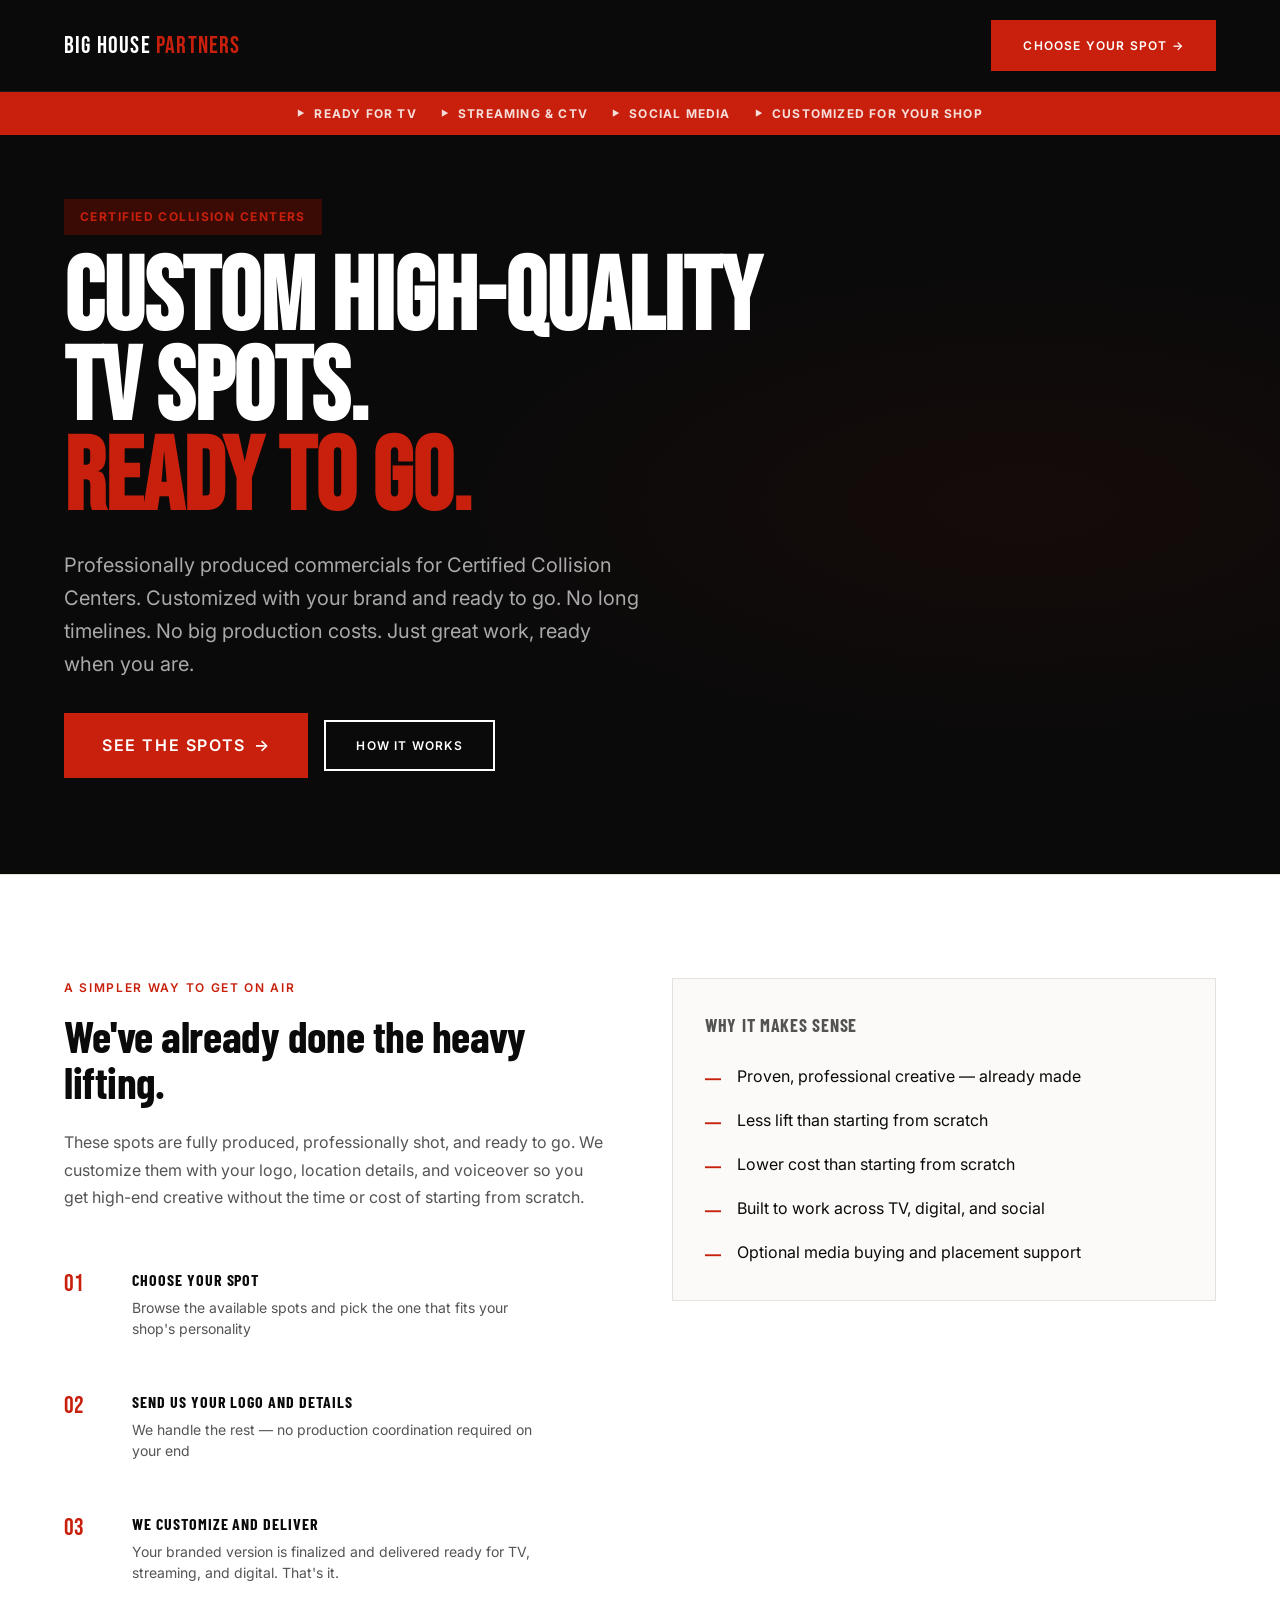
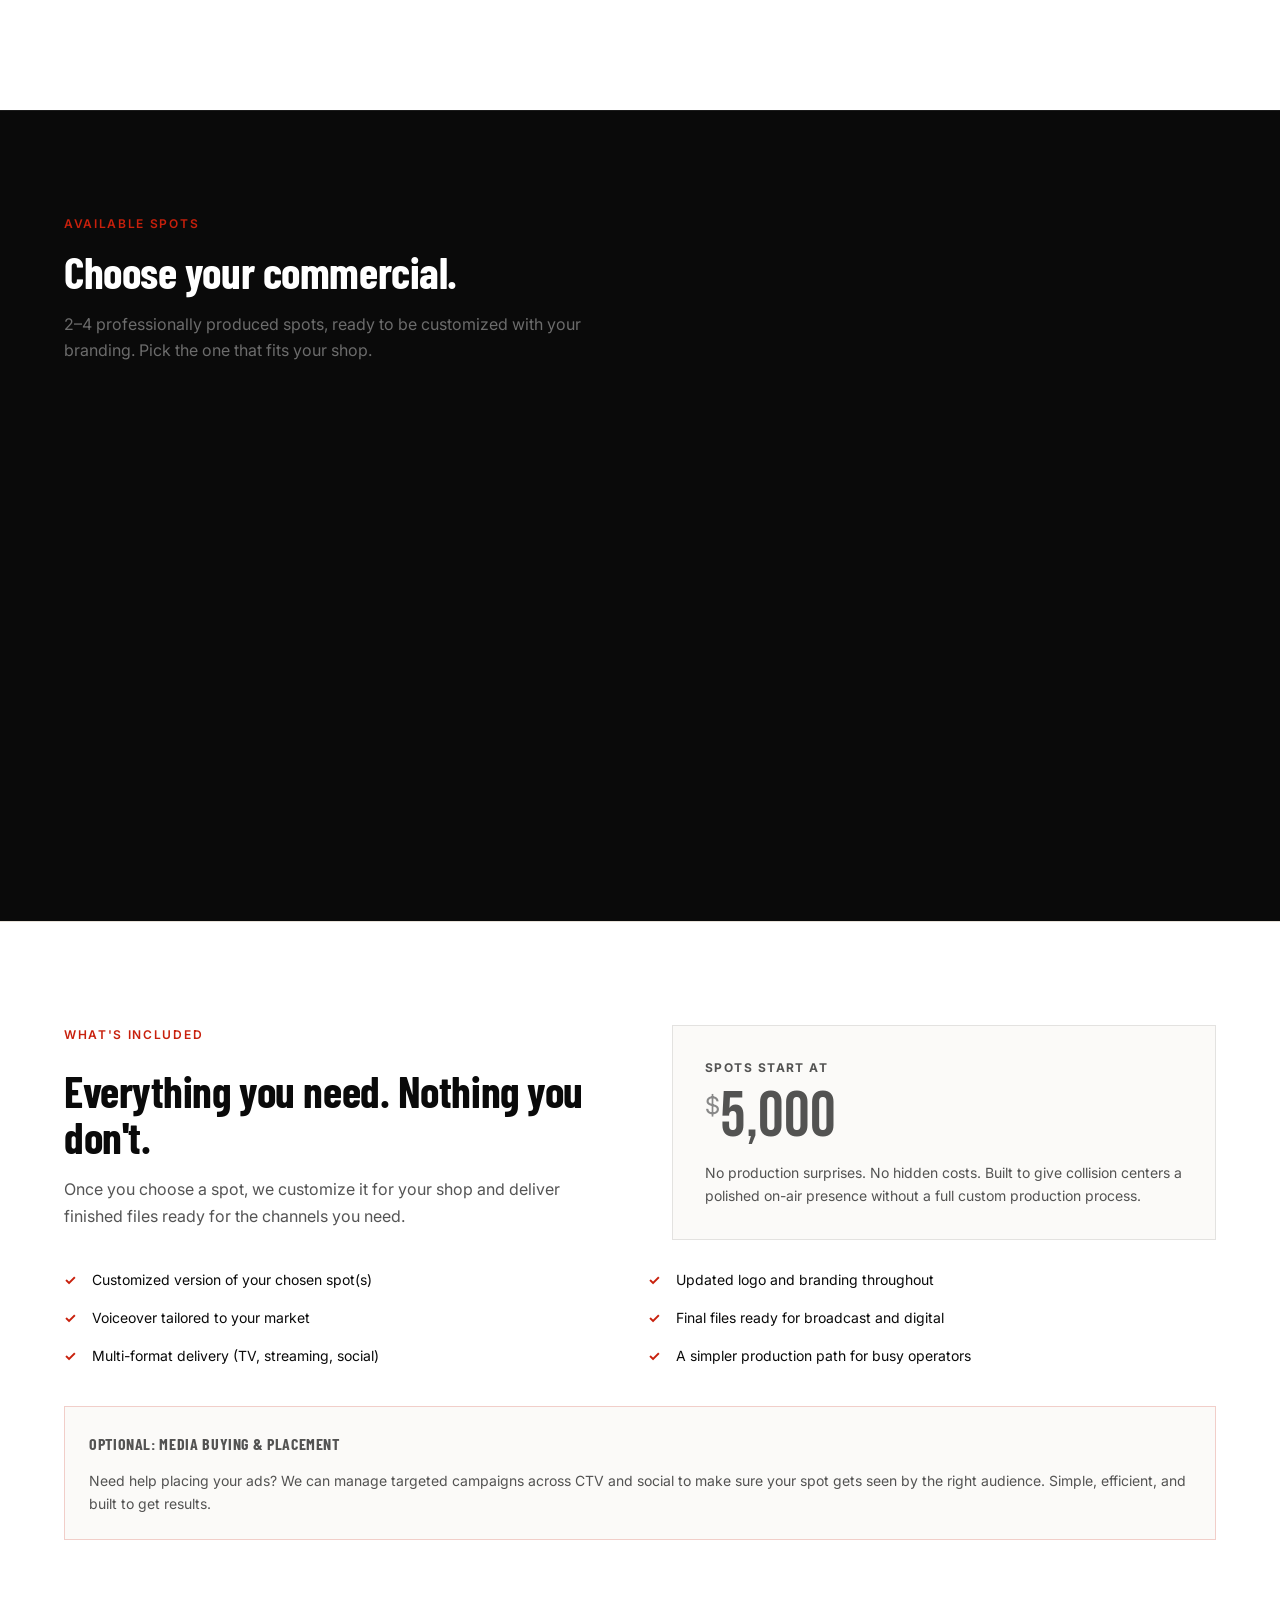
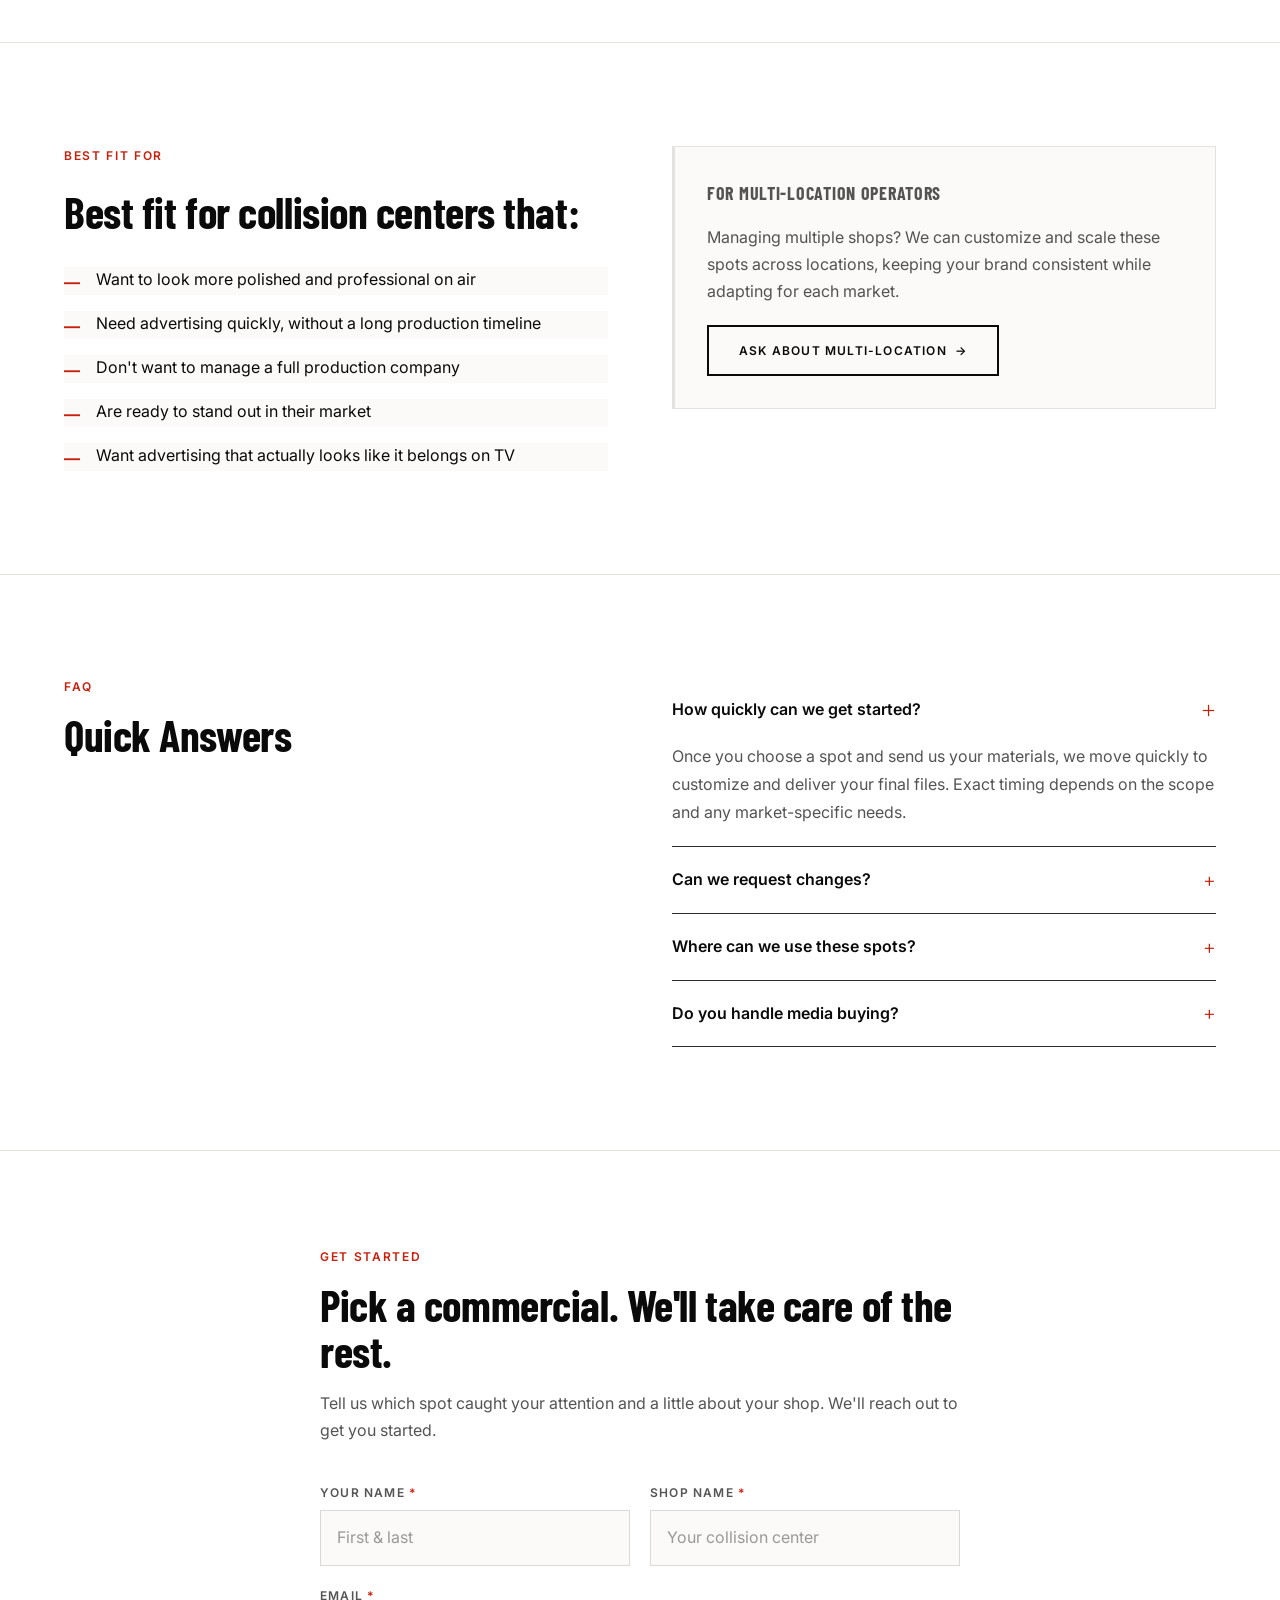
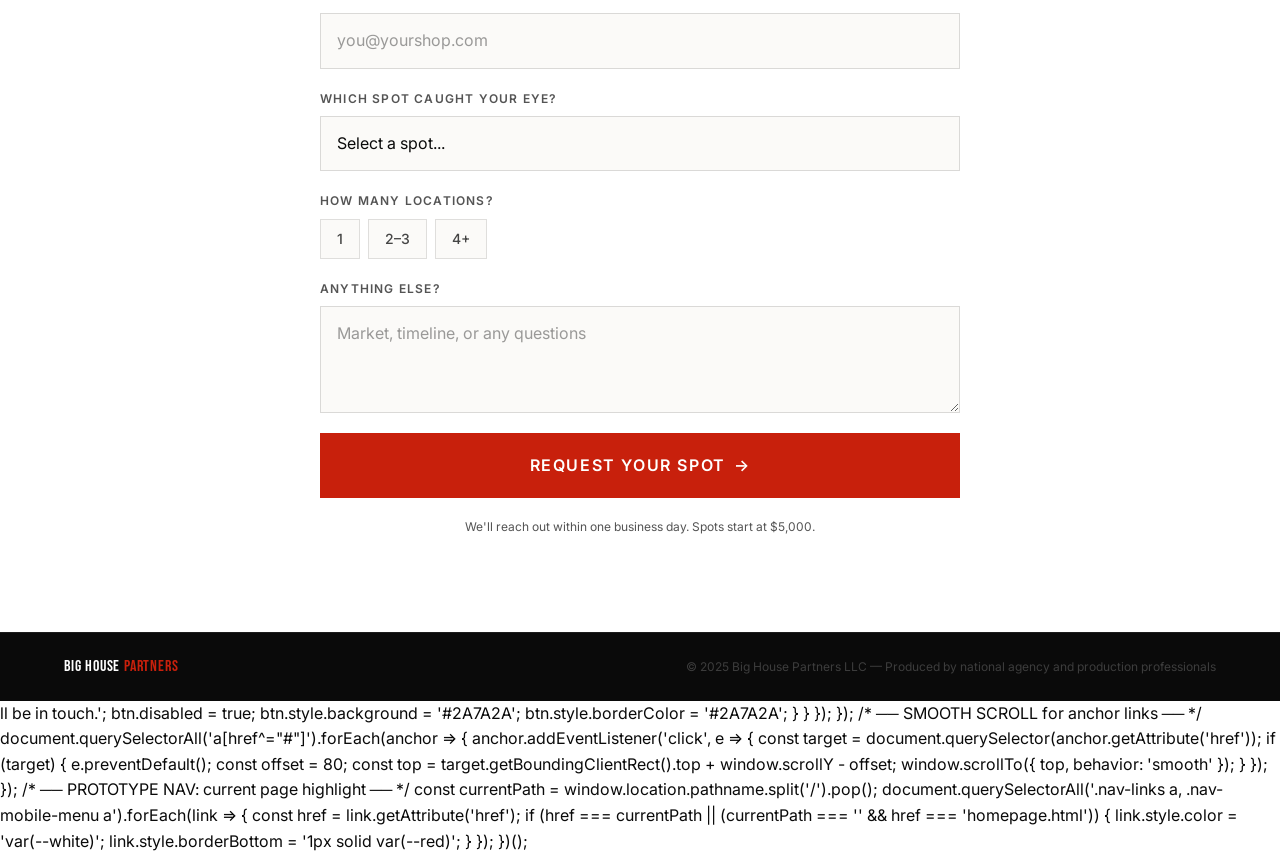
==== index-standalone.html @ c20725c2 "Add files via upload" ====
<!DOCTYPE html>
<html lang="en">
<head>
  <meta charset="UTF-8">
  <meta name="viewport" content="width=device-width, initial-scale=1.0">
  <title>TV Spots for Collision Centers — Big House Partners</title>
  <meta name="description" content="Professionally produced TV commercials for Certified Collision Centers. Customized with your brand and ready to go.">
  <style>
/* ============================================================
   BIG HOUSE PARTNERS — PROTOTYPE DESIGN SYSTEM
   v1.0 | April 2026
   Shared across: Homepage, Landing Pages, Email Previews
   ============================================================ */

@import url('https://fonts.googleapis.com/css2?family=Bebas+Neue&family=Barlow+Condensed:ital,wght@0,400;0,600;0,700;0,800;1,700&family=Inter:wght@300;400;500;600;700&display=swap');

/* ============================================================
   1. DESIGN TOKENS
   ============================================================ */
:root {
  /* Brand Colors */
  --black:     #0A0A0A;
  --black-soft: #141414;
  --gray-900:  #1C1C1C;
  --gray-800:  #2A2A2A;
  --gray-700:  #3D3D3D;
  --gray-600:  #555555;
  --gray-500:  #888888;
  --gray-400:  #AAAAAA;
  --gray-200:  #E0E0E0;
  --gray-100:  #F2F2F2;
  --gray-50:   #F8F8F8;
  --white:     #FFFFFF;
  --red:       #C8200C;
  --red-dark:  #A0190A;
  --red-muted: #3A0A04;

  /* Semantic */
  --bg-dark:   var(--black);
  --bg-light:  var(--white);
  --bg-alt:    var(--gray-100);
  --text-dark: var(--black);
  --text-light: var(--white);
  --text-muted: var(--gray-500);
  --accent:    var(--red);

  /* Typography */
  --font-display: 'Bebas Neue', 'Barlow Condensed', 'Arial Narrow', sans-serif;
  --font-ui:      'Barlow Condensed', 'Inter', sans-serif;
  --font-body:    'Inter', -apple-system, BlinkMacSystemFont, sans-serif;

  /* Type Scale */
  --text-xs:   0.75rem;    /* 12px */
  --text-sm:   0.875rem;   /* 14px */
  --text-base: 1rem;       /* 16px */
  --text-lg:   1.125rem;   /* 18px */
  --text-xl:   1.25rem;    /* 20px */
  --text-2xl:  1.5rem;     /* 24px */
  --text-3xl:  1.875rem;   /* 30px */
  --text-4xl:  2.5rem;     /* 40px */
  --text-5xl:  3.5rem;     /* 56px */
  --text-6xl:  5rem;       /* 80px */
  --text-7xl:  7rem;       /* 112px */
  --text-8xl:  9rem;       /* 144px */

  /* Spacing */
  --sp-1:  0.25rem;
  --sp-2:  0.5rem;
  --sp-3:  0.75rem;
  --sp-4:  1rem;
  --sp-5:  1.25rem;
  --sp-6:  1.5rem;
  --sp-8:  2rem;
  --sp-10: 2.5rem;
  --sp-12: 3rem;
  --sp-16: 4rem;
  --sp-20: 5rem;
  --sp-24: 6rem;
  --sp-32: 8rem;

  /* Layout */
  --max-w:       1280px;
  --max-w-narrow: 800px;
  --gutter:       clamp(1.25rem, 5vw, 2.5rem);

  /* Effects */
  --radius-sm:  2px;
  --radius:     4px;
  --shadow:     0 4px 24px rgba(0,0,0,0.12);
  --shadow-lg:  0 12px 48px rgba(0,0,0,0.2);
  --t-fast:  150ms ease;
  --t-base:  250ms ease;
  --t-slow:  400ms ease;
}

/* ============================================================
   2. CSS RESET
   ============================================================ */
*, *::before, *::after { box-sizing: border-box; margin: 0; padding: 0; }

html {
  font-size: 16px;
  -webkit-text-size-adjust: 100%;
  scroll-behavior: smooth;
}

body {
  font-family: var(--font-body);
  font-size: var(--text-base);
  line-height: 1.6;
  color: var(--text-dark);
  background: var(--white);
  -webkit-font-smoothing: antialiased;
  -moz-osx-font-smoothing: grayscale;
}

img, video { display: block; max-width: 100%; height: auto; }
a { color: inherit; text-decoration: none; }
ul, ol { list-style: none; }
button { cursor: pointer; font: inherit; border: none; background: none; }
input, textarea, select { font: inherit; }
h1, h2, h3, h4, h5, h6 { font-weight: 700; line-height: 1.1; }

/* ============================================================
   3. LAYOUT UTILITIES
   ============================================================ */
.container {
  width: 100%;
  max-width: var(--max-w);
  margin-inline: auto;
  padding-inline: var(--gutter);
}

.container--narrow {
  max-width: var(--max-w-narrow);
}

.container--full {
  max-width: none;
  padding-inline: 0;
}

.grid-2 { display: grid; grid-template-columns: 1fr; gap: var(--sp-8); }
.grid-3 { display: grid; grid-template-columns: 1fr; gap: var(--sp-8); }
.grid-4 { display: grid; grid-template-columns: repeat(2, 1fr); gap: var(--sp-6); }

@media (min-width: 768px) {
  .grid-2 { grid-template-columns: repeat(2, 1fr); }
  .grid-3 { grid-template-columns: repeat(3, 1fr); }
  .grid-4 { grid-template-columns: repeat(4, 1fr); }
}

.flex { display: flex; }
.flex-between { display: flex; align-items: center; justify-content: space-between; }
.flex-center { display: flex; align-items: center; justify-content: center; }
.flex-col { flex-direction: column; }
.gap-4 { gap: var(--sp-4); }
.gap-6 { gap: var(--sp-6); }
.gap-8 { gap: var(--sp-8); }

/* ============================================================
   4. TYPOGRAPHY COMPONENTS
   ============================================================ */

/* Display — Bebas Neue mega headlines */
.display {
  font-family: var(--font-display);
  line-height: 0.9;
  letter-spacing: 0.01em;
  text-transform: uppercase;
}

.display--xl {
  font-family: var(--font-display);
  font-size: clamp(4rem, 12vw, 9rem);
  line-height: 0.88;
  letter-spacing: 0.01em;
  text-transform: uppercase;
}

.display--lg {
  font-family: var(--font-display);
  font-size: clamp(3rem, 8vw, 6rem);
  line-height: 0.9;
  letter-spacing: 0.01em;
  text-transform: uppercase;
}

.display--md {
  font-family: var(--font-display);
  font-size: clamp(2.25rem, 5vw, 3.75rem);
  line-height: 0.95;
  letter-spacing: 0.01em;
  text-transform: uppercase;
}

/* Section headings */
.heading-xl {
  font-family: var(--font-ui);
  font-size: clamp(1.75rem, 4vw, 2.75rem);
  font-weight: 700;
  line-height: 1.05;
  letter-spacing: -0.01em;
}

.heading-lg {
  font-family: var(--font-ui);
  font-size: clamp(1.25rem, 3vw, 2rem);
  font-weight: 700;
  line-height: 1.1;
}

.heading-md {
  font-family: var(--font-ui);
  font-size: clamp(1.1rem, 2vw, 1.5rem);
  font-weight: 700;
  line-height: 1.2;
}

/* Labels / eyebrows */
.label {
  display: inline-block;
  font-family: var(--font-body);
  font-size: var(--text-xs);
  font-weight: 600;
  text-transform: uppercase;
  letter-spacing: 0.14em;
  color: var(--gray-500);
}

.label--red { color: var(--red); }
.label--white { color: rgba(255,255,255,0.6); }

/* Body copy */
.body-lg {
  font-size: var(--text-lg);
  line-height: 1.7;
}

.body-base {
  font-size: var(--text-base);
  line-height: 1.65;
}

/* Accent color */
.red { color: var(--red); }
.white { color: var(--white); }
.muted { color: var(--gray-500); }

/* ============================================================
   5. BUTTONS & CTAs
   ============================================================ */
.btn {
  display: inline-flex;
  align-items: center;
  gap: var(--sp-2);
  padding: 0.875rem 1.875rem;
  font-family: var(--font-body);
  font-size: var(--text-sm);
  font-weight: 600;
  text-transform: uppercase;
  letter-spacing: 0.1em;
  text-decoration: none;
  border: 2px solid transparent;
  transition: background var(--t-fast), color var(--t-fast), border-color var(--t-fast);
  white-space: nowrap;
}

.btn--primary {
  background: var(--red);
  color: var(--white);
  border-color: var(--red);
}
.btn--primary:hover {
  background: var(--red-dark);
  border-color: var(--red-dark);
}

.btn--outline-white {
  background: transparent;
  color: var(--white);
  border-color: var(--white);
}
.btn--outline-white:hover {
  background: var(--white);
  color: var(--black);
}

.btn--outline-dark {
  background: transparent;
  color: var(--black);
  border-color: var(--black);
}
.btn--outline-dark:hover {
  background: var(--black);
  color: var(--white);
}

.btn--lg {
  padding: 1.125rem 2.25rem;
  font-size: var(--text-base);
}

.btn-arrow::after { content: ' →'; }

/* ============================================================
   6. NAVIGATION
   ============================================================ */
.nav {
  position: fixed;
  top: 0;
  left: 0;
  right: 0;
  z-index: 100;
  padding: var(--sp-5) var(--gutter);
  display: flex;
  align-items: center;
  justify-content: space-between;
  transition: background var(--t-base), padding var(--t-base);
}

.nav--scrolled {
  background: var(--black);
  padding: var(--sp-4) var(--gutter);
}

.nav-logo {
  font-family: var(--font-display);
  font-size: 1.5rem;
  letter-spacing: 0.05em;
  color: var(--white);
  text-decoration: none;
  line-height: 1;
}

.nav-logo span { color: var(--red); }

.nav-links {
  display: none;
  align-items: center;
  gap: var(--sp-8);
}

.nav-links a {
  font-size: var(--text-sm);
  font-weight: 500;
  letter-spacing: 0.06em;
  color: rgba(255,255,255,0.75);
  text-transform: uppercase;
  transition: color var(--t-fast);
}

.nav-links a:hover { color: var(--white); }

.nav-hamburger {
  display: flex;
  flex-direction: column;
  gap: 5px;
  padding: var(--sp-2);
  cursor: pointer;
}

.nav-hamburger span {
  display: block;
  width: 24px;
  height: 2px;
  background: var(--white);
  transition: transform var(--t-base), opacity var(--t-base);
}

.nav-hamburger.open span:nth-child(1) { transform: translateY(7px) rotate(45deg); }
.nav-hamburger.open span:nth-child(2) { opacity: 0; }
.nav-hamburger.open span:nth-child(3) { transform: translateY(-7px) rotate(-45deg); }

/* Mobile menu overlay */
.nav-mobile-menu {
  position: fixed;
  inset: 0;
  background: var(--black);
  z-index: 99;
  display: flex;
  flex-direction: column;
  align-items: center;
  justify-content: center;
  gap: var(--sp-8);
  opacity: 0;
  pointer-events: none;
  transition: opacity var(--t-base);
}

.nav-mobile-menu.open {
  opacity: 1;
  pointer-events: all;
}

.nav-mobile-menu a {
  font-family: var(--font-display);
  font-size: clamp(2.5rem, 8vw, 4rem);
  color: var(--white);
  letter-spacing: 0.05em;
  text-transform: uppercase;
  transition: color var(--t-fast);
}

.nav-mobile-menu a:hover { color: var(--red); }

/* LP nav — logo only */
.nav-lp {
  position: static;
  padding: var(--sp-5) var(--gutter);
  display: flex;
  align-items: center;
  justify-content: space-between;
  background: var(--black);
  max-width: 100%;
}

@media (min-width: 768px) {
  .nav-links { display: flex; }
  .nav-hamburger { display: none; }
}

/* ============================================================
   7. HERO
   ============================================================ */
.hero {
  min-height: 100svh;
  background: var(--black);
  display: flex;
  flex-direction: column;
  justify-content: flex-end;
  padding-bottom: var(--sp-16);
  position: relative;
  overflow: hidden;
}

.hero__video-bg {
  position: absolute;
  inset: 0;
  background: linear-gradient(160deg, #1a1a1a 0%, #0a0a0a 60%);
  display: flex;
  align-items: center;
  justify-content: center;
}

.hero__video-placeholder {
  position: absolute;
  inset: 0;
  background: linear-gradient(135deg, #1c1c1c 0%, #0a0a0a 100%);
  display: grid;
  place-items: center;
  overflow: hidden;
}

.hero__video-placeholder::before {
  content: '';
  position: absolute;
  inset: -20%;
  background:
    radial-gradient(ellipse 60% 60% at 20% 40%, rgba(200,32,12,0.06) 0%, transparent 70%),
    radial-gradient(ellipse 50% 40% at 80% 70%, rgba(255,255,255,0.03) 0%, transparent 70%);
}

.hero__video-placeholder .play-hint {
  position: absolute;
  bottom: var(--sp-8);
  left: 50%;
  transform: translateX(-50%);
  display: flex;
  align-items: center;
  gap: var(--sp-3);
  color: rgba(255,255,255,0.3);
  font-size: var(--text-xs);
  font-weight: 600;
  letter-spacing: 0.14em;
  text-transform: uppercase;
}

.hero__overlay {
  position: absolute;
  inset: 0;
  background: linear-gradient(
    to bottom,
    rgba(10,10,10,0.2) 0%,
    rgba(10,10,10,0.3) 50%,
    rgba(10,10,10,0.85) 100%
  );
}

.hero__content {
  position: relative;
  z-index: 2;
  padding: 0 var(--gutter);
  max-width: var(--max-w);
  margin-inline: auto;
  width: 100%;
}

.hero__tag {
  display: inline-block;
  font-size: var(--text-xs);
  font-weight: 600;
  text-transform: uppercase;
  letter-spacing: 0.14em;
  color: var(--red);
  margin-bottom: var(--sp-4);
}

.hero__headline {
  font-family: var(--font-display);
  font-size: clamp(3.5rem, 10vw, 8.5rem);
  line-height: 0.88;
  letter-spacing: 0.01em;
  text-transform: uppercase;
  color: var(--white);
  margin-bottom: var(--sp-6);
}

.hero__sub {
  font-size: clamp(var(--text-base), 2.5vw, var(--text-xl));
  color: rgba(255,255,255,0.7);
  max-width: 520px;
  line-height: 1.55;
  margin-bottom: var(--sp-10);
}

/* ============================================================
   8. SECTION FRAMEWORK
   ============================================================ */
.section {
  padding: clamp(var(--sp-16), 8vw, var(--sp-32)) 0;
}

.section--dark {
  background: var(--black);
  color: var(--white);
}

.section--gray {
  background: var(--gray-100);
}

.section--red-accent {
  background: var(--black);
  color: var(--white);
}

.section--compact { padding: var(--sp-16) 0; }
.section--tight   { padding: var(--sp-12) 0; }

.section__header {
  margin-bottom: var(--sp-12);
}

.section__header--center { text-align: center; }

/* ============================================================
   9. CALLOUT BLOCKS
   ============================================================ */
.callout {
  background: var(--black);
  color: var(--white);
  padding: clamp(var(--sp-16), 10vw, var(--sp-32)) var(--gutter);
  text-align: center;
}

.callout__headline {
  font-family: var(--font-display);
  font-size: clamp(3.5rem, 9vw, 8rem);
  line-height: 0.88;
  text-transform: uppercase;
  letter-spacing: 0.01em;
}

.callout__headline .accent { color: var(--red); }

.callout__sub {
  margin-top: var(--sp-6);
  font-size: var(--text-lg);
  color: rgba(255,255,255,0.6);
  max-width: 560px;
  margin-inline: auto;
  line-height: 1.6;
}

/* ============================================================
   10. ACCORDION / EXPAND
   ============================================================ */
.accordion-item {
  border-top: 1px solid var(--gray-800);
}

.accordion-item:last-child {
  border-bottom: 1px solid var(--gray-800);
}

.accordion-trigger {
  width: 100%;
  display: flex;
  align-items: center;
  justify-content: space-between;
  padding: var(--sp-5) 0;
  font-family: var(--font-ui);
  font-size: clamp(var(--text-base), 2vw, var(--text-lg));
  font-weight: 600;
  text-transform: uppercase;
  letter-spacing: 0.04em;
  color: var(--white);
  cursor: pointer;
  gap: var(--sp-4);
}

.accordion-trigger .icon {
  flex-shrink: 0;
  width: 28px;
  height: 28px;
  border: 1px solid rgba(255,255,255,0.2);
  border-radius: 50%;
  display: flex;
  align-items: center;
  justify-content: center;
  font-size: var(--text-lg);
  font-weight: 300;
  transition: transform var(--t-base), background var(--t-base);
}

.accordion-item.open .icon {
  transform: rotate(45deg);
  background: var(--red);
  border-color: var(--red);
}

.accordion-body {
  max-height: 0;
  overflow: hidden;
  transition: max-height var(--t-slow);
}

.accordion-item.open .accordion-body {
  max-height: 600px;
}

.accordion-body__inner {
  padding: 0 0 var(--sp-6);
}

.accordion-body__inner p,
.accordion-body__inner li {
  color: rgba(255,255,255,0.65);
  font-size: var(--text-base);
  line-height: 1.7;
}

.accordion-body__inner ul {
  list-style: none;
  display: flex;
  flex-direction: column;
  gap: var(--sp-2);
}

.accordion-body__inner ul li::before {
  content: '—';
  margin-right: var(--sp-3);
  color: var(--red);
  font-weight: 700;
}

/* Light accordion (for service pages) */
.accordion-item--light {
  border-color: var(--gray-200);
}

.accordion-trigger--light {
  color: var(--black);
}

.accordion-trigger--light .icon {
  border-color: var(--gray-300);
  color: var(--black);
}

.accordion-item--light.open .icon {
  background: var(--red);
  border-color: var(--red);
  color: var(--white);
}

.accordion-body__inner--light p,
.accordion-body__inner--light li {
  color: var(--gray-600);
}

/* ============================================================
   11. WORK GRID
   ============================================================ */
.work-grid {
  display: grid;
  grid-template-columns: repeat(2, 1fr);
  gap: 3px;
}

@media (min-width: 768px) {
  .work-grid { grid-template-columns: repeat(3, 1fr); }
}

@media (min-width: 1024px) {
  .work-grid { grid-template-columns: repeat(4, 1fr); }
}

.work-card {
  position: relative;
  aspect-ratio: 4/3;
  overflow: hidden;
  background: var(--gray-800);
  cursor: pointer;
}

.work-card--wide {
  grid-column: span 2;
  aspect-ratio: 2/1;
}

.work-card__img {
  width: 100%;
  height: 100%;
  object-fit: cover;
  display: block;
  background: linear-gradient(135deg, var(--gray-800) 0%, var(--gray-900) 100%);
  transition: transform 0.5s ease;
}

.work-card:hover .work-card__img {
  transform: scale(1.04);
}

.work-card__overlay {
  position: absolute;
  inset: 0;
  background: rgba(10,10,10,0.7);
  display: flex;
  flex-direction: column;
  justify-content: flex-end;
  padding: var(--sp-5);
  opacity: 0;
  transition: opacity var(--t-base);
}

.work-card:hover .work-card__overlay { opacity: 1; }

.work-card__client {
  font-size: var(--text-xs);
  font-weight: 600;
  letter-spacing: 0.12em;
  text-transform: uppercase;
  color: var(--red);
  margin-bottom: var(--sp-1);
}

.work-card__title {
  font-family: var(--font-ui);
  font-size: var(--text-base);
  font-weight: 700;
  color: var(--white);
  line-height: 1.2;
}

/* Placeholder work card pattern */
.work-card__placeholder {
  width: 100%;
  height: 100%;
  display: flex;
  align-items: center;
  justify-content: center;
  color: var(--gray-700);
  font-size: var(--text-xs);
  font-weight: 600;
  letter-spacing: 0.1em;
  text-transform: uppercase;
}

.work-card__embed {
  position: absolute;
  inset: 0;
  width: 100%;
  height: 100%;
}

.work-card__embed iframe {
  width: 100%;
  height: 100%;
  border: 0;
}

.work-card--embed .work-card__overlay {
  opacity: 1;
  background: linear-gradient(180deg, rgba(10, 10, 10, 0.06) 0%, rgba(10, 10, 10, 0.82) 100%);
}

.work-card--embed:hover .work-card__img {
  transform: none;
}

/* ============================================================
   12. TESTIMONIALS
   ============================================================ */
.testimonial-featured {
  max-width: 780px;
  margin-inline: auto;
  text-align: center;
}

.testimonial-featured__quote {
  font-family: var(--font-ui);
  font-size: clamp(var(--text-xl), 3.5vw, var(--text-3xl));
  font-weight: 600;
  line-height: 1.35;
  color: var(--white);
  margin-bottom: var(--sp-6);
}

.testimonial-featured__mark {
  font-family: var(--font-display);
  font-size: 8rem;
  line-height: 0.6;
  color: var(--red);
  display: block;
  margin-bottom: var(--sp-4);
}

.testimonial-featured__attr {
  font-size: var(--text-sm);
  color: rgba(255,255,255,0.45);
  font-weight: 500;
  letter-spacing: 0.06em;
  text-transform: uppercase;
}

.testimonial-featured__name {
  color: rgba(255,255,255,0.75);
  font-weight: 600;
}

.testimonial-sm {
  border-left: 2px solid var(--gray-700);
  padding-left: var(--sp-5);
}

.testimonial-sm__quote {
  font-size: var(--text-base);
  line-height: 1.65;
  color: rgba(255,255,255,0.7);
  font-style: italic;
  margin-bottom: var(--sp-3);
}

.testimonial-sm__attr {
  font-size: var(--text-xs);
  color: rgba(255,255,255,0.4);
  font-weight: 600;
  letter-spacing: 0.1em;
  text-transform: uppercase;
}

/* ============================================================
   13. PROCESS LIST
   ============================================================ */
.process-list {
  display: flex;
  flex-direction: column;
  gap: 0;
}

.process-step {
  display: grid;
  grid-template-columns: 3rem 1fr;
  gap: var(--sp-5);
  padding: var(--sp-6) 0;
  border-bottom: 1px solid rgba(255,255,255,0.08);
  align-items: start;
}

.process-step:last-child { border-bottom: none; }

.process-step__num {
  font-family: var(--font-display);
  font-size: 1.5rem;
  color: var(--red);
  line-height: 1;
  padding-top: 0.2em;
}

.process-step__title {
  font-family: var(--font-ui);
  font-size: var(--text-base);
  font-weight: 700;
  text-transform: uppercase;
  letter-spacing: 0.06em;
  color: var(--white);
  margin-bottom: var(--sp-1);
}

.process-step__desc {
  font-size: var(--text-sm);
  color: rgba(255,255,255,0.5);
  line-height: 1.55;
}

/* Light variant (for LP pages) */
.process-list--light .process-step {
  border-color: var(--gray-200);
}

.process-list--light .process-step__title { color: var(--black); }
.process-list--light .process-step__desc  { color: var(--gray-600); }

/* ============================================================
   14. CLIENT LOGOS
   ============================================================ */
.logo-strip {
  display: flex;
  flex-wrap: wrap;
  gap: var(--sp-6) var(--sp-8);
  align-items: center;
}

.logo-item {
  font-family: var(--font-body);
  font-size: var(--text-sm);
  font-weight: 600;
  letter-spacing: 0.04em;
  color: var(--gray-500);
  text-transform: uppercase;
  display: flex;
  align-items: center;
  gap: var(--sp-2);
  transition: color var(--t-fast);
}

.logo-item:hover { color: var(--gray-300); }

/* Logo pill (on dark bg) */
.logo-pill {
  padding: var(--sp-2) var(--sp-4);
  background: rgba(255,255,255,0.05);
  border: 1px solid rgba(255,255,255,0.08);
  border-radius: 2px;
  font-size: var(--text-xs);
  font-weight: 600;
  letter-spacing: 0.1em;
  color: rgba(255,255,255,0.4);
  text-transform: uppercase;
  white-space: nowrap;
}

/* ============================================================
   15. TEAM SECTION
   ============================================================ */
.team-grid {
  display: grid;
  grid-template-columns: repeat(auto-fit, minmax(240px, 1fr));
  gap: var(--sp-8);
}

.team-card {}

.team-card__photo {
  aspect-ratio: 3/4;
  background: linear-gradient(160deg, var(--gray-800) 0%, var(--gray-900) 100%);
  overflow: hidden;
  margin-bottom: var(--sp-4);
  position: relative;
}

.team-card__photo::after {
  content: '';
  position: absolute;
  inset: 0;
  background: linear-gradient(to bottom, transparent 50%, rgba(10,10,10,0.6) 100%);
}

.team-card__photo-inner {
  width: 100%;
  height: 100%;
  display: flex;
  align-items: center;
  justify-content: center;
  color: var(--gray-700);
  font-size: var(--text-xs);
  font-weight: 600;
  letter-spacing: 0.1em;
  text-transform: uppercase;
}

.team-card__name {
  font-family: var(--font-ui);
  font-size: var(--text-xl);
  font-weight: 700;
  text-transform: uppercase;
  letter-spacing: 0.04em;
  color: var(--white);
  margin-bottom: var(--sp-1);
}

.team-card__role {
  font-size: var(--text-sm);
  color: var(--red);
  font-weight: 600;
  letter-spacing: 0.06em;
  text-transform: uppercase;
  margin-bottom: var(--sp-3);
}

.team-card__desc {
  font-size: var(--text-sm);
  color: rgba(255,255,255,0.5);
  line-height: 1.6;
}

/* ============================================================
   16. TABS
   ============================================================ */
.tab-nav {
  display: flex;
  gap: 0;
  border-bottom: 1px solid rgba(255,255,255,0.1);
  margin-bottom: var(--sp-8);
  overflow-x: auto;
  scrollbar-width: none;
}

.tab-nav::-webkit-scrollbar { display: none; }

.tab-btn {
  padding: var(--sp-4) var(--sp-6);
  font-family: var(--font-ui);
  font-size: var(--text-sm);
  font-weight: 700;
  text-transform: uppercase;
  letter-spacing: 0.08em;
  color: rgba(255,255,255,0.4);
  border-bottom: 2px solid transparent;
  margin-bottom: -1px;
  white-space: nowrap;
  transition: color var(--t-fast), border-color var(--t-fast);
}

.tab-btn:hover { color: rgba(255,255,255,0.7); }
.tab-btn.active {
  color: var(--white);
  border-color: var(--red);
}

.tab-panel { display: none; }
.tab-panel.active { display: block; }

.tab-panel ul {
  display: flex;
  flex-direction: column;
  gap: var(--sp-3);
}

.tab-panel ul li {
  display: flex;
  align-items: flex-start;
  gap: var(--sp-4);
  font-size: var(--text-base);
  color: rgba(255,255,255,0.65);
  line-height: 1.6;
}

.tab-panel ul li::before {
  content: '—';
  color: var(--red);
  font-weight: 700;
  flex-shrink: 0;
  margin-top: 0.1em;
}

/* ============================================================
   17. FORMS
   ============================================================ */
.form {
  display: flex;
  flex-direction: column;
  gap: var(--sp-5);
}

.form-row {
  display: grid;
  grid-template-columns: 1fr;
  gap: var(--sp-5);
}

@media (min-width: 640px) {
  .form-row--2 { grid-template-columns: repeat(2, 1fr); }
}

.form-field {
  display: flex;
  flex-direction: column;
  gap: var(--sp-2);
}

.form-label {
  font-size: var(--text-xs);
  font-weight: 600;
  text-transform: uppercase;
  letter-spacing: 0.1em;
  color: var(--gray-400);
}

.form-input,
.form-select,
.form-textarea {
  width: 100%;
  padding: 0.875rem 1rem;
  background: var(--gray-900);
  border: 1px solid var(--gray-700);
  color: var(--white);
  font-size: var(--text-base);
  font-family: var(--font-body);
  transition: border-color var(--t-fast);
  -webkit-appearance: none;
  appearance: none;
}

.form-input:focus,
.form-select:focus,
.form-textarea:focus {
  outline: none;
  border-color: var(--red);
}

.form-input::placeholder,
.form-textarea::placeholder { color: var(--gray-600); }

.form-textarea { resize: vertical; min-height: 100px; }

.form-select {
  cursor: pointer;
  background-image: url("data:image/svg+xml,%3Csvg width='12' height='8' viewBox='0 0 12 8' fill='none' xmlns='http://www.w3.org/2000/svg'%3E%3Cpath d='M1 1L6 6L11 1' stroke='%23888' stroke-width='1.5' stroke-linecap='round'/%3E%3C/svg%3E");
  background-repeat: no-repeat;
  background-position: right 1rem center;
  padding-right: 2.5rem;
}

/* Radio groups */
.radio-group {
  display: flex;
  flex-wrap: wrap;
  gap: var(--sp-2);
}

.radio-option {
  position: relative;
}

.radio-option input {
  position: absolute;
  opacity: 0;
  width: 0;
  height: 0;
}

.radio-option label {
  display: block;
  padding: 0.5rem 1rem;
  border: 1px solid var(--gray-700);
  color: var(--gray-400);
  font-size: var(--text-sm);
  font-weight: 500;
  cursor: pointer;
  transition: all var(--t-fast);
  white-space: nowrap;
}

.radio-option input:checked + label {
  background: var(--red);
  border-color: var(--red);
  color: var(--white);
}

.radio-option label:hover {
  border-color: var(--gray-400);
  color: var(--white);
}

/* Form note */
.form-note {
  font-size: var(--text-xs);
  color: var(--gray-500);
  line-height: 1.5;
}

/* ============================================================
   18. PRICING CARDS
   ============================================================ */
.pricing-grid {
  display: grid;
  grid-template-columns: 1fr;
  gap: var(--sp-6);
}

@media (min-width: 640px) {
  .pricing-grid { grid-template-columns: repeat(2, 1fr); }
}

@media (min-width: 1024px) {
  .pricing-grid { grid-template-columns: repeat(3, 1fr); }
}

.pricing-card {
  background: var(--gray-900);
  border: 1px solid var(--gray-800);
  padding: var(--sp-8) var(--sp-6);
  display: flex;
  flex-direction: column;
  gap: var(--sp-5);
  transition: border-color var(--t-base);
}

.pricing-card:hover {
  border-color: var(--gray-600);
}

.pricing-card--featured {
  border-color: var(--red);
  position: relative;
}

.pricing-card--featured::before {
  content: 'Most Popular';
  position: absolute;
  top: -1px;
  right: var(--sp-5);
  background: var(--red);
  color: var(--white);
  font-size: var(--text-xs);
  font-weight: 700;
  letter-spacing: 0.1em;
  text-transform: uppercase;
  padding: var(--sp-1) var(--sp-3);
}

.pricing-card__tag {
  font-size: var(--text-xs);
  font-weight: 700;
  letter-spacing: 0.14em;
  text-transform: uppercase;
  color: var(--red);
}

.pricing-card__name {
  font-family: var(--font-display);
  font-size: 2.25rem;
  color: var(--white);
  letter-spacing: 0.03em;
  line-height: 1;
}

.pricing-card__price {
  font-family: var(--font-ui);
  font-size: var(--text-2xl);
  font-weight: 700;
  color: var(--white);
}

.pricing-card__price sup {
  font-size: var(--text-base);
  font-weight: 400;
  color: var(--gray-500);
  vertical-align: top;
  margin-top: 0.3em;
}

.pricing-card__desc {
  font-size: var(--text-sm);
  color: var(--gray-400);
  line-height: 1.6;
  border-top: 1px solid var(--gray-800);
  padding-top: var(--sp-5);
}

.pricing-card__features {
  display: flex;
  flex-direction: column;
  gap: var(--sp-2);
  flex: 1;
}

.pricing-card__feature {
  font-size: var(--text-sm);
  color: rgba(255,255,255,0.6);
  display: flex;
  align-items: flex-start;
  gap: var(--sp-3);
  line-height: 1.5;
}

.pricing-card__feature::before {
  content: '—';
  color: var(--red);
  flex-shrink: 0;
  font-weight: 700;
}

.pricing-card__cta {
  margin-top: auto;
}

/* ============================================================
   19. FAQ ACCORDION
   ============================================================ */
.faq-list {
  display: flex;
  flex-direction: column;
  max-width: 720px;
}

.faq-item {
  border-bottom: 1px solid var(--gray-800);
}

.faq-trigger {
  width: 100%;
  display: flex;
  justify-content: space-between;
  align-items: center;
  padding: var(--sp-5) 0;
  font-size: var(--text-base);
  font-weight: 600;
  color: var(--white);
  text-align: left;
  gap: var(--sp-4);
  cursor: pointer;
  transition: color var(--t-fast);
}

.faq-trigger:hover { color: var(--gray-300); }

.faq-icon {
  flex-shrink: 0;
  font-size: 1.25rem;
  font-weight: 300;
  color: var(--red);
  transition: transform var(--t-base);
  line-height: 1;
}

.faq-item.open .faq-icon { transform: rotate(45deg); }

.faq-answer {
  max-height: 0;
  overflow: hidden;
  transition: max-height var(--t-slow);
}

.faq-item.open .faq-answer { max-height: 500px; }

.faq-answer__inner {
  padding: 0 0 var(--sp-5) 0;
  font-size: var(--text-base);
  color: rgba(255,255,255,0.55);
  line-height: 1.75;
}

.faq-answer__inner a {
  color: var(--white);
  text-decoration: underline;
  text-underline-offset: 3px;
}

/* ============================================================
   20. BADGES / STAT ITEMS
   ============================================================ */
.stat-pair {
  display: flex;
  gap: var(--sp-8);
}

.stat {
  display: flex;
  flex-direction: column;
  gap: var(--sp-1);
}

.stat__num {
  font-family: var(--font-display);
  font-size: 2.75rem;
  color: var(--white);
  line-height: 1;
}

.stat__label {
  font-size: var(--text-xs);
  font-weight: 600;
  letter-spacing: 0.12em;
  text-transform: uppercase;
  color: rgba(255,255,255,0.4);
}

/* ============================================================
   21. INLINE VALUE LIST (LP pages)
   ============================================================ */
.value-list {
  display: flex;
  flex-direction: column;
  gap: var(--sp-4);
}

.value-item {
  display: flex;
  align-items: flex-start;
  gap: var(--sp-4);
  font-size: var(--text-base);
  line-height: 1.6;
}

.value-item::before {
  content: '—';
  color: var(--red);
  font-weight: 700;
  flex-shrink: 0;
  margin-top: 0.15em;
}

.value-item--dark { color: rgba(255,255,255,0.65); }
.value-item--light { color: var(--gray-700); }

/* ============================================================
   22. CASE STUDY / PROOF BLOCK
   ============================================================ */
.case-study {
  background: var(--gray-900);
  padding: var(--sp-8);
  border-left: 3px solid var(--red);
}

.case-study__challenge {
  margin-bottom: var(--sp-4);
}

.case-study__label {
  font-size: var(--text-xs);
  font-weight: 700;
  letter-spacing: 0.12em;
  text-transform: uppercase;
  color: var(--red);
  margin-bottom: var(--sp-2);
}

.case-study__text {
  font-size: var(--text-base);
  color: rgba(255,255,255,0.7);
  line-height: 1.65;
}

.case-study__metrics {
  display: flex;
  gap: var(--sp-8);
  margin-top: var(--sp-6);
  padding-top: var(--sp-6);
  border-top: 1px solid var(--gray-800);
  flex-wrap: wrap;
}

.metric {
  display: flex;
  flex-direction: column;
  gap: var(--sp-1);
}

.metric__value {
  font-family: var(--font-display);
  font-size: 2rem;
  color: var(--white);
  line-height: 1;
}

.metric__value--placeholder {
  color: var(--gray-700);
}

.metric__label {
  font-size: var(--text-xs);
  color: var(--gray-500);
  font-weight: 500;
  letter-spacing: 0.08em;
  text-transform: uppercase;
}

/* ============================================================
   23. FOOTER
   ============================================================ */
.footer {
  background: var(--black);
  color: var(--white);
  padding: var(--sp-16) 0 var(--sp-8);
  border-top: 1px solid var(--gray-900);
}

.footer__grid {
  display: grid;
  grid-template-columns: 1fr;
  gap: var(--sp-10);
  margin-bottom: var(--sp-12);
}

@media (min-width: 768px) {
  .footer__grid { grid-template-columns: 2fr 1fr 1fr; }
}

.footer__logo {
  font-family: var(--font-display);
  font-size: 1.75rem;
  letter-spacing: 0.05em;
  color: var(--white);
  margin-bottom: var(--sp-4);
  display: block;
}

.footer__logo span { color: var(--red); }

.footer__tagline {
  font-size: var(--text-sm);
  color: var(--gray-500);
  line-height: 1.6;
  max-width: 280px;
}

.footer__address {
  font-size: var(--text-sm);
  color: var(--gray-600);
  line-height: 1.8;
  margin-top: var(--sp-5);
}

.footer__col-label {
  font-size: var(--text-xs);
  font-weight: 700;
  letter-spacing: 0.14em;
  text-transform: uppercase;
  color: var(--gray-600);
  margin-bottom: var(--sp-4);
}

.footer__links {
  display: flex;
  flex-direction: column;
  gap: var(--sp-3);
}

.footer__links a {
  font-size: var(--text-sm);
  color: var(--gray-500);
  transition: color var(--t-fast);
}

.footer__links a:hover { color: var(--white); }

.footer__bottom {
  display: flex;
  align-items: center;
  justify-content: space-between;
  padding-top: var(--sp-6);
  border-top: 1px solid var(--gray-900);
  flex-wrap: wrap;
  gap: var(--sp-4);
}

.footer__legal {
  font-size: var(--text-xs);
  color: var(--gray-700);
  letter-spacing: 0.04em;
}

/* ============================================================
   24. LP — LANDING PAGE SPECIFIC
   ============================================================ */
.lp-hero {
  background: var(--black);
  padding: var(--sp-16) 0 var(--sp-24);
  position: relative;
  overflow: hidden;
}

.lp-hero::before {
  content: '';
  position: absolute;
  inset: 0;
  background: radial-gradient(ellipse 70% 50% at 80% 50%, rgba(200,32,12,0.06) 0%, transparent 70%);
}

.lp-hero__content {
  position: relative;
  z-index: 2;
}

.lp-hero__tag {
  display: inline-block;
  background: var(--red-muted);
  color: var(--red);
  font-size: var(--text-xs);
  font-weight: 700;
  letter-spacing: 0.12em;
  text-transform: uppercase;
  padding: var(--sp-2) var(--sp-4);
  margin-bottom: var(--sp-5);
}

.lp-hero__headline {
  font-family: var(--font-display);
  font-size: clamp(3rem, 8vw, 6.5rem);
  line-height: 0.88;
  text-transform: uppercase;
  color: var(--white);
  margin-bottom: var(--sp-6);
}

.lp-hero__sub {
  font-size: clamp(var(--text-base), 2.5vw, var(--text-xl));
  color: rgba(255,255,255,0.65);
  max-width: 580px;
  line-height: 1.65;
  margin-bottom: var(--sp-8);
}

.lp-hero__cta-row {
  display: flex;
  flex-wrap: wrap;
  gap: var(--sp-4);
  align-items: center;
}

/* Problem/solution alternating layout */
.lp-split {
  display: grid;
  grid-template-columns: 1fr;
  gap: var(--sp-12);
}

@media (min-width: 768px) {
  .lp-split { grid-template-columns: 1fr 1fr; gap: var(--sp-16); align-items: start; }
  .lp-split--reverse > *:first-child { order: 2; }
  .lp-split--reverse > *:last-child  { order: 1; }
}

/* Strip bar */
.lp-strip {
  background: var(--red);
  padding: var(--sp-8) var(--gutter);
  display: flex;
  align-items: center;
  justify-content: space-between;
  flex-wrap: wrap;
  gap: var(--sp-5);
}

.lp-strip__text {
  font-family: var(--font-ui);
  font-size: clamp(var(--text-lg), 3vw, var(--text-2xl));
  font-weight: 700;
  text-transform: uppercase;
  letter-spacing: 0.03em;
  color: var(--white);
  max-width: 600px;
  line-height: 1.2;
}

/* ============================================================
   25. EMAIL PREVIEW COMPONENTS
   ============================================================ */
.email-sequence {
  display: flex;
  flex-direction: column;
  gap: var(--sp-12);
}

.email-card {
  background: var(--white);
  border: 1px solid var(--gray-200);
  overflow: hidden;
  box-shadow: var(--shadow);
}

.email-card__meta {
  background: var(--gray-100);
  padding: var(--sp-4) var(--sp-6);
  display: flex;
  justify-content: space-between;
  align-items: flex-start;
  gap: var(--sp-4);
  border-bottom: 1px solid var(--gray-200);
  flex-wrap: wrap;
}

.email-card__num {
  font-size: var(--text-xs);
  font-weight: 700;
  letter-spacing: 0.12em;
  text-transform: uppercase;
  color: var(--red);
}

.email-card__timing {
  font-size: var(--text-xs);
  font-weight: 500;
  letter-spacing: 0.08em;
  text-transform: uppercase;
  color: var(--gray-500);
}

.email-card__subject {
  font-size: var(--text-sm);
  color: var(--gray-600);
  margin-top: var(--sp-1);
}

.email-card__subject strong {
  color: var(--black);
  font-weight: 600;
}

.email-card__intent {
  font-size: var(--text-xs);
  color: var(--gray-500);
  font-style: italic;
}

/* The actual email body */
.email-body {
  padding: var(--sp-8) var(--sp-6);
  max-width: 600px;
  font-family: var(--font-body);
  font-size: 15px;
  line-height: 1.7;
  color: #1a1a1a;
}

.email-body p { margin-bottom: 1em; }
.email-body p:last-child { margin-bottom: 0; }

.email-body ul {
  margin: 0.75em 0 1em;
  padding-left: 1.5em;
  list-style: disc;
}

.email-body ul li {
  margin-bottom: 0.4em;
  color: #333;
}

.email-body .email-link {
  color: var(--red);
  text-decoration: underline;
  font-weight: 600;
}

.email-body .email-sig {
  margin-top: var(--sp-6);
  padding-top: var(--sp-5);
  border-top: 1px solid var(--gray-200);
  font-size: var(--text-sm);
  color: var(--gray-600);
}

/* Email annotation */
.email-annotation {
  background: #FFFBF0;
  border-left: 3px solid #F0A500;
  padding: var(--sp-4) var(--sp-5);
  margin: 0 var(--sp-6) var(--sp-6);
  font-size: var(--text-sm);
  color: #5A4500;
  line-height: 1.6;
}

.email-annotation::before {
  content: '✎ Design Note: ';
  font-weight: 700;
}

/* ============================================================
   26. UTILITY CLASSES
   ============================================================ */
.text-center { text-align: center; }
.text-right  { text-align: right; }

.mt-4  { margin-top: var(--sp-4); }
.mt-6  { margin-top: var(--sp-6); }
.mt-8  { margin-top: var(--sp-8); }
.mt-10 { margin-top: var(--sp-10); }
.mt-12 { margin-top: var(--sp-12); }
.mt-16 { margin-top: var(--sp-16); }

.mb-4  { margin-bottom: var(--sp-4); }
.mb-6  { margin-bottom: var(--sp-6); }
.mb-8  { margin-bottom: var(--sp-8); }
.mb-10 { margin-bottom: var(--sp-10); }
.mb-12 { margin-bottom: var(--sp-12); }

.hidden { display: none !important; }
.sr-only {
  position: absolute;
  width: 1px;
  height: 1px;
  padding: 0;
  margin: -1px;
  overflow: hidden;
  clip: rect(0, 0, 0, 0);
  white-space: nowrap;
  border: 0;
}

/* ============================================================
   27. SCROLL ANIMATIONS
   ============================================================ */
.fade-up {
  opacity: 0;
  transform: translateY(24px);
  transition: opacity 0.5s ease, transform 0.5s ease;
}

.fade-up.visible {
  opacity: 1;
  transform: none;
}

/* Stagger children */
.stagger-children > * { transition-delay: calc(var(--i, 0) * 80ms); }

/* ============================================================
   28. MEDIA QUERIES — RESPONSIVE
   ============================================================ */
@media (max-width: 767px) {
  .hide-mobile { display: none !important; }

  .hero__headline {
    font-size: clamp(3rem, 14vw, 5rem);
  }

  .callout__headline {
    font-size: clamp(2.75rem, 11vw, 5rem);
  }

  .section { padding: var(--sp-16) 0; }

  .tab-nav { gap: 0; }
  .tab-btn { padding: var(--sp-3) var(--sp-4); font-size: var(--text-xs); }

  .lp-strip {
    flex-direction: column;
    text-align: center;
  }
}

@media (min-width: 1024px) {
  :root { --gutter: 3rem; }
}

@media (min-width: 1280px) {
  :root { --gutter: 4rem; }
}

/* ============================================================
   29. PRINT / ACCESSIBILITY
   ============================================================ */
@media (prefers-reduced-motion: reduce) {
  *, *::before, *::after {
    animation-duration: 0.01ms !important;
    transition-duration: 0.01ms !important;
  }
  .fade-up { opacity: 1; transform: none; }
}

:focus-visible {
  outline: 2px solid var(--red);
  outline-offset: 3px;
}

/* High contrast mode */
@media (forced-colors: active) {
  .btn--primary { forced-color-adjust: none; }
}

</style>
  <style>
    body {
      background: #ffffff;
      color: var(--black);
    }
    .lp-header {
      background: var(--black);
      padding: var(--sp-5) var(--gutter);
      display: flex;
      align-items: center;
      justify-content: space-between;
      border-bottom: 1px solid var(--gray-900);
    }
    /* Broadcast-style visual cue bar */
    .broadcast-bar {
      background: var(--red);
      padding: var(--sp-3) var(--gutter);
      display: flex;
      gap: var(--sp-6);
      justify-content: center;
      flex-wrap: wrap;
    }
    .broadcast-item {
      font-size: var(--text-xs);
      font-weight: 700;
      letter-spacing: 0.1em;
      text-transform: uppercase;
      color: rgba(255,255,255,0.85);
      display: flex;
      align-items: center;
      gap: var(--sp-2);
      white-space: nowrap;
    }
    .broadcast-item::before { content: '▶'; font-size: 8px; }
    /* Spot preview cards */
    .spots-grid {
      display: grid;
      grid-template-columns: 1fr;
      gap: var(--sp-5);
    }
    @media (min-width: 640px) {
      .spots-grid { grid-template-columns: repeat(2, 1fr); }
    }
    @media (min-width: 1024px) {
      .spots-grid { grid-template-columns: repeat(3, 1fr); }
    }
    .spot-card {
      background: var(--gray-900);
      border: 1px solid var(--gray-800);
      overflow: hidden;
      transition: border-color var(--t-base);
    }
    .spot-card:hover { border-color: var(--red); }
    .spot-card--paper {
      background: #fbfaf8;
      border-color: rgba(18,18,18,0.1);
    }
    .spot-card--paper .spot-card__name {
      color: var(--black);
    }
    .spot-card--paper .spot-card__desc {
      color: rgba(18,18,18,0.68);
    }
    .spot-card__thumb {
      aspect-ratio: 16/9;
      background: linear-gradient(135deg, #1e1e1e, #0a0a0a);
      position: relative;
      display: flex;
      align-items: center;
      justify-content: center;
      overflow: hidden;
    }
    .spot-card--video {
      cursor: pointer;
      transition: border-color var(--t-fast), transform var(--t-base), box-shadow var(--t-base);
    }
    .spot-card--video:hover,
    .spot-card--video:focus-within,
    .spot-card--video.is-active {
      border-color: rgba(200,32,12,0.45);
      box-shadow: 0 18px 40px rgba(0,0,0,0.28);
    }
    .spot-card--video .spot-card__thumb iframe {
      position: absolute;
      inset: 0;
      width: 100%;
      height: 100%;
      border: 0;
      pointer-events: none;
      transition: transform var(--t-base);
    }
    .spot-card--video:hover .spot-card__thumb iframe,
    .spot-card--video:focus-within .spot-card__thumb iframe,
    .spot-card--video.is-active .spot-card__thumb iframe {
      transform: scale(1.02);
    }
    .spot-card__play {
      width: 52px;
      height: 52px;
      border-radius: 50%;
      background: rgba(200,32,12,0.9);
      display: flex;
      align-items: center;
      justify-content: center;
      transition: transform var(--t-base);
    }
    .spot-card:hover .spot-card__play { transform: scale(1.1); }
    .spot-card__play-overlay {
      position: absolute;
      inset: 0;
      display: flex;
      align-items: center;
      justify-content: center;
      z-index: 2;
      background: linear-gradient(180deg, rgba(10,10,10,0.08) 0%, rgba(10,10,10,0.34) 100%);
      transition: opacity var(--t-fast), transform var(--t-fast);
    }
    .spot-card__play-button {
      width: 72px;
      height: 72px;
      border-radius: 50%;
      background: rgba(200,32,12,0.92);
      box-shadow: 0 10px 30px rgba(0,0,0,0.34);
      display: flex;
      align-items: center;
      justify-content: center;
      transition: transform var(--t-base), background var(--t-fast);
    }
    .spot-card--video:hover .spot-card__play-button,
    .spot-card--video:focus-within .spot-card__play-button {
      transform: scale(1.08);
      background: var(--red);
    }
    .spot-card__duration {
      position: absolute;
      bottom: var(--sp-3);
      right: var(--sp-3);
      background: rgba(0,0,0,0.75);
      color: rgba(255,255,255,0.7);
      font-size: var(--text-xs);
      font-weight: 600;
      padding: 2px 8px;
      letter-spacing: 0.06em;
      z-index: 3;
    }
    .spot-card__body {
      padding: var(--sp-5);
    }
    .spot-card__name {
      font-family: var(--font-ui);
      font-size: var(--text-base);
      font-weight: 700;
      text-transform: uppercase;
      letter-spacing: 0.04em;
      color: var(--white);
      margin-bottom: var(--sp-2);
    }
    .spot-card__desc {
      font-size: var(--text-sm);
      color: rgba(255,255,255,0.45);
      line-height: 1.55;
      margin-bottom: var(--sp-4);
    }
    .spot-lightbox {
      position: fixed;
      inset: 0;
      z-index: 120;
      display: none;
      align-items: center;
      justify-content: center;
      padding: clamp(var(--sp-4), 4vw, var(--sp-10));
      background: rgba(6, 6, 6, 0.92);
    }
    .spot-lightbox.is-open {
      display: flex;
    }
    .spot-lightbox__backdrop {
      position: absolute;
      inset: 0;
    }
    .spot-lightbox__dialog {
      position: relative;
      width: min(1100px, 100%);
      z-index: 1;
    }
    .spot-lightbox__close {
      position: absolute;
      top: -48px;
      right: 0;
      color: var(--white);
      font-size: var(--text-xs);
      font-weight: 700;
      letter-spacing: 0.1em;
      text-transform: uppercase;
      padding: var(--sp-2) 0;
    }
    .spot-lightbox__player {
      position: relative;
      width: 100%;
      padding-top: 56.25%;
      background: #000;
      border: 1px solid var(--gray-800);
      box-shadow: 0 30px 80px rgba(0,0,0,0.4);
    }
    .spot-lightbox__player iframe {
      position: absolute;
      inset: 0;
      width: 100%;
      height: 100%;
      border: 0;
    }
    .spot-lightbox__title {
      margin-top: var(--sp-4);
      color: rgba(255,255,255,0.8);
      font-size: var(--text-sm);
      font-weight: 700;
      letter-spacing: 0.1em;
      text-transform: uppercase;
    }
    /* What's included */
    .included-grid {
      display: grid;
      grid-template-columns: 1fr;
      gap: var(--sp-4);
    }
    @media (min-width: 640px) {
      .included-grid { grid-template-columns: 1fr 1fr; }
    }
    .included-item {
      display: flex;
      align-items: flex-start;
      gap: var(--sp-4);
      font-size: var(--text-sm);
      color: rgba(255,255,255,0.65);
      line-height: 1.55;
    }
    .included-item::before {
      content: '✓';
      color: var(--red);
      font-weight: 700;
      flex-shrink: 0;
    }
    .section--paper {
      background: #ffffff;
      color: var(--black);
      border-top: 1px solid #e7e1d8 !important;
    }
    .section--paper .heading-xl,
    .section--paper .heading-md,
    .section--paper .process-step__title,
    .section--paper .faq-trigger,
    .section--paper .included-item {
      color: var(--black) !important;
    }
    .section--paper p,
    .section--paper .process-step__desc,
    .section--paper .faq-answer__inner {
      color: rgba(18,18,18,0.72) !important;
    }
    .section--paper .process-step,
    .section--paper .faq-item {
      border-top-color: rgba(18,18,18,0.12);
    }
    .section--paper .value-item--dark {
      background: #fbfaf8;
      color: var(--black);
      border-color: rgba(18,18,18,0.1);
    }
    /* Multi-location callout */
    .multi-loc {
      background: var(--gray-900);
      border: 1px solid var(--gray-800);
      border-left: 3px solid var(--red);
      padding: var(--sp-8);
    }
    /* Price display */
    .price-start {
      font-family: var(--font-display);
      font-size: 4rem;
      color: var(--white);
      line-height: 1;
    }
    .price-start sup {
      font-family: var(--font-body);
      font-size: var(--text-xl);
      font-weight: 400;
      color: var(--gray-500);
      vertical-align: super;
      font-size: 1.5rem;
    }
    .lp-form-section {
      background: #ffffff;
      padding: clamp(var(--sp-16), 8vw, var(--sp-24)) var(--gutter);
      border-top: 1px solid #e7e1d8;
    }
    .lp-form-inner {
      max-width: 640px;
      margin-inline: auto;
    }
    .lp-form-section .heading-xl {
      color: var(--black) !important;
    }
    .lp-form-section p,
    .lp-form-section .form-label,
    .lp-form-section .form-note {
      color: rgba(18,18,18,0.72) !important;
    }
    .lp-form-section .form-input,
    .lp-form-section .form-textarea,
    .lp-form-section .form-select {
      background: #fbfaf8;
      border-color: rgba(18,18,18,0.14);
      color: var(--black);
    }
    .lp-form-section .form-input::placeholder,
    .lp-form-section .form-textarea::placeholder {
      color: rgba(18,18,18,0.42);
    }
    .lp-form-section .radio-option label {
      background: #fbfaf8;
      border-color: rgba(18,18,18,0.12);
      color: rgba(18,18,18,0.78);
    }
    .lp-form-section .radio-option input:checked + label {
      background: rgba(200,32,12,0.08);
      border-color: rgba(200,32,12,0.38);
      color: var(--black);
    }
    .sticky-cta {
      display: none;
    }
    @media (max-width: 767px) {
      .sticky-cta {
        display: block;
        position: fixed;
        bottom: 0;
        left: 0;
        right: 0;
        z-index: 50;
        background: var(--red);
        padding: var(--sp-4) var(--gutter);
        text-align: center;
      }
      .sticky-cta a {
        color: var(--white);
        font-size: var(--text-sm);
        font-weight: 700;
        letter-spacing: 0.08em;
        text-transform: uppercase;
      }
    }
  </style>
</head>
<body>

<header class="lp-header">
  <a href="index.html" class="nav-logo">BIG HOUSE <span>PARTNERS</span></a>
  <a href="#collision-form" class="btn btn--primary" style="font-size:var(--text-xs);">Choose Your Spot →</a>
</header>

<div class="broadcast-bar">
  <span class="broadcast-item">Ready for TV</span>
  <span class="broadcast-item">Streaming &amp; CTV</span>
  <span class="broadcast-item">Social Media</span>
  <span class="broadcast-item">Customized for Your Shop</span>
</div>

<!-- ── HERO ── -->
<section class="lp-hero" aria-labelledby="cc-hero-heading">
  <div class="container">
    <div class="lp-hero__content" style="max-width:720px;">
      <span class="lp-hero__tag">Certified Collision Centers</span>
      <h1 id="cc-hero-heading" class="lp-hero__headline">
        Custom High-Quality<br>
        TV Spots.<br>
        <span style="color:var(--red);">Ready to Go.</span>
      </h1>
      <p class="lp-hero__sub">
        Professionally produced commercials for Certified Collision Centers. Customized with your brand and ready to go. No long timelines. No big production costs. Just great work, ready when you are.
      </p>
      <div class="lp-hero__cta-row">
        <a href="#spots" class="btn btn--primary btn--lg btn-arrow">See the Spots</a>
        <a href="#cc-how-heading" class="btn btn--outline-white" style="font-size:var(--text-xs);">How It Works</a>
      </div>
    </div>
  </div>
</section>

<!-- ── HOW IT WORKS ── -->
<section class="section section--paper" aria-labelledby="cc-how-heading">
  <div class="container">
    <div class="lp-split">
      <div>
        <span class="label label--red mb-4" style="display:block;">A Simpler Way to Get on Air</span>
        <h2 id="cc-how-heading" class="heading-xl" style="margin-bottom:var(--sp-6);">We've already done the heavy lifting.</h2>
        <p style="font-size:var(--text-base); line-height:1.7; margin-bottom:var(--sp-8);">These spots are fully produced, professionally shot, and ready to go. We customize them with your logo, location details, and voiceover so you get high-end creative without the time or cost of starting from scratch.</p>
        <div class="process-list" style="max-width:480px;">
          <div class="process-step">
            <span class="process-step__num">01</span>
            <div><p class="process-step__title">Choose your spot</p><p class="process-step__desc">Browse the available spots and pick the one that fits your shop's personality</p></div>
          </div>
          <div class="process-step">
            <span class="process-step__num">02</span>
            <div><p class="process-step__title">Send us your logo and details</p><p class="process-step__desc">We handle the rest — no production coordination required on your end</p></div>
          </div>
          <div class="process-step">
            <span class="process-step__num">03</span>
            <div><p class="process-step__title">We customize and deliver</p><p class="process-step__desc">Your branded version is finalized and delivered ready for TV, streaming, and digital. That's it.</p></div>
          </div>
        </div>
      </div>
      <div>
        <!-- Why it makes sense box -->
        <div style="background:#fbfaf8; padding:var(--sp-8); border-top:3px solid var(--red); border:1px solid rgba(18,18,18,0.1);">
          <p style="font-family:var(--font-ui); font-size:var(--text-lg); font-weight:700; text-transform:uppercase; letter-spacing:0.04em; color:var(--black); margin-bottom:var(--sp-6);">Why it makes sense</p>
          <ul class="value-list">
            <li class="value-item value-item--dark">Proven, professional creative — already made</li>
            <li class="value-item value-item--dark">Less lift than starting from scratch</li>
            <li class="value-item value-item--dark">Lower cost than starting from scratch</li>
            <li class="value-item value-item--dark">Built to work across TV, digital, and social</li>
            <li class="value-item value-item--dark">Optional media buying and placement support</li>
          </ul>
        </div>
      </div>
    </div>
  </div>
</section>

<!-- ── AVAILABLE SPOTS ── -->
<section id="spots" class="section section--dark" style="border-top:1px solid var(--gray-900);" aria-labelledby="spots-heading">
  <div class="container">
    <span class="label label--red mb-4" style="display:block;">Available Spots</span>
    <h2 id="spots-heading" class="heading-xl" style="color:var(--white); margin-bottom:var(--sp-4);">Choose your commercial.</h2>
    <p style="font-size:var(--text-base); color:rgba(255,255,255,0.4); margin-bottom:var(--sp-10); max-width:520px; line-height:1.65;">2–4 professionally produced spots, ready to be customized with your branding. Pick the one that fits your shop.</p>

    <div class="spots-grid">
      <button class="spot-card spot-card--video fade-up" type="button" data-video-src="https://player.vimeo.com/video/796466890?title=0&amp;byline=0&amp;portrait=0&amp;badge=0&amp;autopause=0&amp;player_id=0&amp;app_id=58479" data-video-title="Factory Certified" aria-label="Open Factory Certified spot in larger player">
        <div class="spot-card__thumb">
          <iframe src="https://player.vimeo.com/video/796466890?title=0&amp;byline=0&amp;portrait=0&amp;badge=0&amp;autopause=0&amp;player_id=0&amp;app_id=58479" title="Factory Certified preview" tabindex="-1" aria-hidden="true"></iframe>
          <span class="spot-card__play-overlay" aria-hidden="true">
            <span class="spot-card__play-button" aria-hidden="true">
              <svg width="22" height="24" viewBox="0 0 16 18" fill="none"><path d="M1 1L15 9L1 17V1Z" fill="white"/></svg>
            </span>
          </span>
          <span class="spot-card__duration">:30</span>
        </div>
        <div class="spot-card__body">
          <p class="spot-card__name">Spot A — Factory Certified</p>
          <p class="spot-card__desc">A polished, trust-forward collision-center spot built to reinforce certified expertise and professional quality.</p>
          <span class="btn btn--primary btn-arrow" style="width:100%; justify-content:center; font-size:var(--text-xs); display:inline-flex;">Preview Spot</span>
        </div>
      </button>
      <button class="spot-card spot-card--video fade-up" type="button" data-video-src="https://player.vimeo.com/video/796466867?badge=0&amp;autopause=0&amp;player_id=0&amp;app_id=58479" data-video-title="To the Beat" aria-label="Open To the Beat spot in larger player">
        <div class="spot-card__thumb">
          <iframe src="https://player.vimeo.com/video/796466867?badge=0&amp;autopause=0&amp;player_id=0&amp;app_id=58479" title="To the Beat preview" tabindex="-1" aria-hidden="true"></iframe>
          <span class="spot-card__play-overlay" aria-hidden="true">
            <span class="spot-card__play-button" aria-hidden="true">
              <svg width="22" height="24" viewBox="0 0 16 18" fill="none"><path d="M1 1L15 9L1 17V1Z" fill="white"/></svg>
            </span>
          </span>
          <span class="spot-card__duration">:30</span>
        </div>
        <div class="spot-card__body">
          <p class="spot-card__name">Spot B — To the Beat</p>
          <p class="spot-card__desc">A rhythmic, high-energy spot designed to make your shop feel active, memorable, and ready for market.</p>
          <span class="btn btn--primary btn-arrow" style="width:100%; justify-content:center; font-size:var(--text-xs); display:inline-flex;">Preview Spot</span>
        </div>
      </button>
      <button class="spot-card spot-card--video fade-up" type="button" data-video-src="https://player.vimeo.com/video/1183541504?title=0&amp;byline=0&amp;portrait=0&amp;badge=0&amp;autopause=0&amp;player_id=0&amp;app_id=58479" data-video-title="Bing Bang Bash" aria-label="Open Bing Bang Bash spot in larger player">
        <div class="spot-card__thumb" style="background:linear-gradient(135deg,#2a0a05,#0e0404);">
          <iframe src="https://player.vimeo.com/video/1183541504?title=0&amp;byline=0&amp;portrait=0&amp;badge=0&amp;autopause=0&amp;player_id=0&amp;app_id=58479" title="Bing Bang Bash preview" tabindex="-1" aria-hidden="true"></iframe>
          <span class="spot-card__play-overlay" aria-hidden="true">
            <span class="spot-card__play-button" aria-hidden="true">
              <svg width="22" height="24" viewBox="0 0 16 18" fill="none"><path d="M1 1L15 9L1 17V1Z" fill="white"/></svg>
            </span>
          </span>
          <span class="spot-card__duration">:15</span>
        </div>
        <div class="spot-card__body">
          <p class="spot-card__name">Spot C — Bing Bang Bash</p>
          <p class="spot-card__desc">A punchier short-form cut built for quick impact across digital placements, streaming, and social.</p>
          <span class="btn btn--primary btn-arrow" style="width:100%; justify-content:center; font-size:var(--text-xs); display:inline-flex;">Preview Spot</span>
        </div>
      </button>
    </div>
  </div>
</section>

<!-- ── WHAT'S INCLUDED ── -->
<section class="section section--paper">
  <div class="container">
    <div class="lp-split" style="align-items:start;">
      <div>
        <span class="label label--red mb-6" style="display:block;">What's Included</span>
        <h2 class="heading-xl" style="margin-bottom:var(--sp-4);">Everything you need. Nothing you don't.</h2>
        <p style="font-size:var(--text-base); line-height:1.65; max-width:520px; margin-bottom:var(--sp-10);">Once you choose a spot, we customize it for your shop and deliver finished files ready for the channels you need.</p>
      </div>
      <div style="background:#fbfaf8; padding:var(--sp-8); border-top:3px solid var(--red); border:1px solid rgba(18,18,18,0.1);">
        <p style="font-size:var(--text-xs); font-weight:700; letter-spacing:0.12em; text-transform:uppercase; color:var(--red); margin-bottom:var(--sp-2);">Spots start at</p>
        <p class="price-start" style="color:var(--black);"><sup>$</sup>5,000</p>
        <p style="font-size:var(--text-sm); color:rgba(18,18,18,0.68); line-height:1.65; margin-top:var(--sp-3);">No production surprises. No hidden costs. Built to give collision centers a polished on-air presence without a full custom production process.</p>
      </div>
    </div>
    <div class="included-grid">
      <div class="included-item">Customized version of your chosen spot(s)</div>
      <div class="included-item">Updated logo and branding throughout</div>
      <div class="included-item">Voiceover tailored to your market</div>
      <div class="included-item">Final files ready for broadcast and digital</div>
      <div class="included-item">Multi-format delivery (TV, streaming, social)</div>
      <div class="included-item">A simpler production path for busy operators</div>
    </div>

    <!-- Optional add-on -->
    <div style="margin-top:var(--sp-10); padding:var(--sp-6); background:#fbfaf8; border:1px solid rgba(200,32,12,0.2);">
      <p style="font-family:var(--font-ui); font-size:var(--text-base); font-weight:700; text-transform:uppercase; letter-spacing:0.04em; color:var(--black); margin-bottom:var(--sp-3);">Optional: Media Buying &amp; Placement</p>
      <p style="font-size:var(--text-sm); color:rgba(18,18,18,0.68); line-height:1.65;">Need help placing your ads? We can manage targeted campaigns across CTV and social to make sure your spot gets seen by the right audience. Simple, efficient, and built to get results.</p>
    </div>
  </div>
</section>

<!-- ── BUILT FOR ── -->
<section class="section section--paper">
  <div class="container">
    <div class="lp-split">
      <div>
        <span class="label label--red mb-6" style="display:block;">Best Fit For</span>
        <h2 class="heading-xl" style="margin-bottom:var(--sp-8);">Best fit for collision centers that:</h2>
        <ul class="value-list">
          <li class="value-item value-item--dark">Want to look more polished and professional on air</li>
          <li class="value-item value-item--dark">Need advertising quickly, without a long production timeline</li>
          <li class="value-item value-item--dark">Don't want to manage a full production company</li>
          <li class="value-item value-item--dark">Are ready to stand out in their market</li>
          <li class="value-item value-item--dark">Want advertising that actually looks like it belongs on TV</li>
        </ul>
      </div>
      <div class="multi-loc" style="background:#fbfaf8; border-color:rgba(18,18,18,0.1);">
        <p style="font-family:var(--font-ui); font-size:var(--text-lg); font-weight:700; text-transform:uppercase; letter-spacing:0.04em; color:var(--black); margin-bottom:var(--sp-4);">For Multi-Location Operators</p>
        <p style="font-size:var(--text-base); color:rgba(18,18,18,0.68); line-height:1.7; margin-bottom:var(--sp-5);">Managing multiple shops? We can customize and scale these spots across locations, keeping your brand consistent while adapting for each market.</p>
        <a href="#collision-form" class="btn btn--outline-dark btn-arrow" style="font-size:var(--text-xs);">Ask About Multi-Location</a>
      </div>
    </div>
  </div>
</section>

<!-- ── FAQ ── -->
<section class="section section--paper">
  <div class="container">
    <div class="lp-split">
      <div>
        <span class="label label--red mb-4" style="display:block;">FAQ</span>
        <h2 class="heading-xl">Quick Answers</h2>
      </div>
      <div class="faq-list" style="max-width:none; width:100%;">
        <div class="faq-item open">
          <button class="faq-trigger" aria-expanded="true">How quickly can we get started? <span class="faq-icon">×</span></button>
          <div class="faq-answer"><div class="faq-answer__inner">Once you choose a spot and send us your materials, we move quickly to customize and deliver your final files. Exact timing depends on the scope and any market-specific needs.</div></div>
        </div>
        <div class="faq-item">
          <button class="faq-trigger" aria-expanded="false">Can we request changes? <span class="faq-icon">+</span></button>
          <div class="faq-answer"><div class="faq-answer__inner">We customize branding and voiceover as part of every package. Additional edits can be discussed on a per-project basis.</div></div>
        </div>
        <div class="faq-item">
          <button class="faq-trigger" aria-expanded="false">Where can we use these spots? <span class="faq-icon">+</span></button>
          <div class="faq-answer"><div class="faq-answer__inner">TV, streaming, social, and digital platforms. Final files are delivered in all relevant formats for your intended use.</div></div>
        </div>
        <div class="faq-item">
          <button class="faq-trigger" aria-expanded="false">Do you handle media buying? <span class="faq-icon">+</span></button>
          <div class="faq-answer"><div class="faq-answer__inner">Yes — it's an optional add-on. We offer media buying support across streaming, CTV, and social to help you reach the right audience in your market.</div></div>
        </div>
      </div>
    </div>
  </div>
</section>

<!-- ── FORM ── -->
<section id="collision-form" class="lp-form-section">
  <div class="lp-form-inner">
    <span class="label label--red mb-4" style="display:block;">Get Started</span>
    <h2 class="heading-xl" style="margin-bottom:var(--sp-4);">Pick a commercial. We'll take care of the rest.</h2>
    <p style="font-size:var(--text-base); margin-bottom:var(--sp-10); line-height:1.65;">Tell us which spot caught your attention and a little about your shop. We'll reach out to get you started.</p>

    <form class="form" data-validate action="#" method="POST">
      <div class="form-row form-row--2">
        <div class="form-field">
          <label class="form-label" for="cc-name">Your Name <span style="color:var(--red);">*</span></label>
          <input class="form-input" type="text" id="cc-name" name="name" required placeholder="First &amp; last" autocomplete="name">
        </div>
        <div class="form-field">
          <label class="form-label" for="cc-shop">Shop Name <span style="color:var(--red);">*</span></label>
          <input class="form-input" type="text" id="cc-shop" name="shop" required placeholder="Your collision center" autocomplete="organization">
        </div>
      </div>
      <div class="form-field">
        <label class="form-label" for="cc-email">Email <span style="color:var(--red);">*</span></label>
        <input class="form-input" type="email" id="cc-email" name="email" required placeholder="you@yourshop.com" autocomplete="email">
      </div>
      <div class="form-field">
        <label class="form-label" for="cc-spot">Which spot caught your eye?</label>
        <select class="form-select" id="cc-spot" name="spot">
          <option value="">Select a spot...</option>
          <option>Spot A</option>
          <option>Spot B</option>
          <option>Spot C</option>
          <option>Not sure yet — show me the options</option>
        </select>
      </div>
      <div class="form-field">
        <label class="form-label" for="cc-locations">How many locations?</label>
        <div class="radio-group">
          <div class="radio-option"><input type="radio" name="locations" id="loc-1" value="1"><label for="loc-1">1</label></div>
          <div class="radio-option"><input type="radio" name="locations" id="loc-3" value="2-3"><label for="loc-3">2–3</label></div>
          <div class="radio-option"><input type="radio" name="locations" id="loc-plus" value="4+"><label for="loc-plus">4+</label></div>
        </div>
      </div>
      <div class="form-field">
        <label class="form-label" for="cc-msg">Anything else?</label>
        <textarea class="form-textarea" id="cc-msg" name="message" placeholder="Market, timeline, or any questions" rows="3"></textarea>
      </div>
      <button type="submit" class="btn btn--primary btn--lg btn-arrow" style="width:100%; justify-content:center;">Request Your Spot</button>
      <p class="form-note" style="text-align:center;">We'll reach out within one business day. Spots start at $5,000.</p>
    </form>
  </div>
</section>

<div class="sticky-cta">
  <a href="#collision-form">Choose Your Spot →</a>
</div>

<div class="spot-lightbox" id="spot-lightbox" aria-hidden="true">
  <div class="spot-lightbox__backdrop" data-lightbox-close></div>
  <div class="spot-lightbox__dialog" role="dialog" aria-modal="true" aria-labelledby="spot-lightbox-title">
    <button class="spot-lightbox__close" type="button" data-lightbox-close>Close ×</button>
    <div class="spot-lightbox__player" id="spot-lightbox-player"></div>
    <p class="spot-lightbox__title" id="spot-lightbox-title"></p>
  </div>
</div>

<footer style="background:var(--black); border-top:1px solid var(--gray-900); padding:var(--sp-6) var(--gutter);">
  <div style="max-width:var(--max-w); margin-inline:auto; display:flex; align-items:center; justify-content:space-between; flex-wrap:wrap; gap:var(--sp-4);">
    <a href="index.html" class="nav-logo" style="font-size:1rem;">BIG HOUSE <span>PARTNERS</span></a>
    <p style="font-size:var(--text-xs); color:var(--gray-700);">© 2025 Big House Partners LLC — Produced by national agency and production professionals</p>
  </div>
</footer>

<script>
/* ============================================================
   BIG HOUSE PARTNERS — PROTOTYPE JAVASCRIPT
   v1.0 | April 2026
   ============================================================ */

(function () {
  'use strict';

  /* ── NAV: scroll behavior ── */
  const nav = document.querySelector('.nav');
  if (nav) {
    const onScroll = () => {
      nav.classList.toggle('nav--scrolled', window.scrollY > 60);
    };
    window.addEventListener('scroll', onScroll, { passive: true });
    onScroll();
  }

  /* ── NAV: mobile hamburger ── */
  const hamburger = document.querySelector('.nav-hamburger');
  const mobileMenu = document.querySelector('.nav-mobile-menu');
  if (hamburger && mobileMenu) {
    hamburger.addEventListener('click', () => {
      const open = hamburger.classList.toggle('open');
      mobileMenu.classList.toggle('open', open);
      document.body.style.overflow = open ? 'hidden' : '';
    });
    mobileMenu.querySelectorAll('a').forEach(link => {
      link.addEventListener('click', () => {
        hamburger.classList.remove('open');
        mobileMenu.classList.remove('open');
        document.body.style.overflow = '';
      });
    });
  }

  /* ── ACCORDION ── */
  document.querySelectorAll('.accordion-trigger').forEach(trigger => {
    trigger.addEventListener('click', () => {
      const item = trigger.closest('.accordion-item');
      const isOpen = item.classList.contains('open');
      // Close siblings (optional single-open behavior)
      const group = item.closest('[data-accordion-group]');
      if (group) {
        group.querySelectorAll('.accordion-item.open').forEach(el => {
          if (el !== item) el.classList.remove('open');
        });
      }
      item.classList.toggle('open', !isOpen);
    });
  });

  /* ── FAQ ACCORDION ── */
  document.querySelectorAll('.faq-trigger').forEach(trigger => {
    trigger.addEventListener('click', () => {
      const item = trigger.closest('.faq-item');
      item.classList.toggle('open');
      trigger.querySelector('.faq-icon').textContent =
        item.classList.contains('open') ? '×' : '+';
    });
  });

  /* ── TABS ── */
  document.querySelectorAll('.tab-nav').forEach(nav => {
    const btns = nav.querySelectorAll('.tab-btn');
    const container = nav.closest('[data-tabs]') || nav.parentElement;
    const panels = container ? container.querySelectorAll('.tab-panel') : [];

    btns.forEach((btn, i) => {
      btn.addEventListener('click', () => {
        btns.forEach(b => b.classList.remove('active'));
        panels.forEach(p => p.classList.remove('active'));
        btn.classList.add('active');
        if (panels[i]) panels[i].classList.add('active');
      });
    });
  });

  /* ── SCROLL REVEAL (IntersectionObserver) ── */
  const fadeEls = document.querySelectorAll('.fade-up');
  if ('IntersectionObserver' in window && fadeEls.length) {
    const io = new IntersectionObserver(
      entries => {
        entries.forEach(e => {
          if (e.isIntersecting) {
            e.target.classList.add('visible');
            io.unobserve(e.target);
          }
        });
      },
      { threshold: 0.12, rootMargin: '0px 0px -40px 0px' }
    );
    fadeEls.forEach(el => io.observe(el));
  } else {
    // Fallback: make all visible immediately
    fadeEls.forEach(el => el.classList.add('visible'));
  }

  /* ── STAGGER children ── */
  document.querySelectorAll('.stagger-children').forEach(parent => {
    [...parent.children].forEach((child, i) => {
      child.style.setProperty('--i', i);
      child.classList.add('fade-up');
    });
  });

  /* ── FORM: basic validation ── */
  document.querySelectorAll('form[data-validate]').forEach(form => {
    form.addEventListener('submit', e => {
      e.preventDefault();
      const required = form.querySelectorAll('[required]');
      let valid = true;
      required.forEach(field => {
        const filled = field.value.trim() !== '';
        field.classList.toggle('error', !filled);
        if (!filled) valid = false;
      });
      if (valid) {
        const btn = form.querySelector('[type="submit"]');
        if (btn) {
          btn.textContent = 'Sent — We
<script>
  const spotLightbox = document.getElementById('spot-lightbox');
  const spotLightboxPlayer = document.getElementById('spot-lightbox-player');
  const spotLightboxTitle = document.getElementById('spot-lightbox-title');
  const spotCards = document.querySelectorAll('.spot-card--video');

  const closeSpotLightbox = () => {
    spotLightbox.classList.remove('is-open');
    spotLightbox.setAttribute('aria-hidden', 'true');
    spotLightboxPlayer.innerHTML = '';
    spotCards.forEach((card) => card.classList.remove('is-active'));
  };

  spotCards.forEach((card) => {
    card.addEventListener('click', () => {
      const src = card.dataset.videoSrc;
      const title = card.dataset.videoTitle || '';
      if (!src) return;

      spotCards.forEach((item) => item.classList.remove('is-active'));
      card.classList.add('is-active');

      const autoplaySrc = src + (src.includes('?') ? '&autoplay=1' : '?autoplay=1');
      spotLightboxPlayer.innerHTML = '<iframe src="' + autoplaySrc + '" allow="autoplay; fullscreen; picture-in-picture; clipboard-write; encrypted-media; web-share" referrerpolicy="strict-origin-when-cross-origin" title="' + title + '"></iframe>';
      spotLightboxTitle.textContent = title;
      spotLightbox.classList.add('is-open');
      spotLightbox.setAttribute('aria-hidden', 'false');
    });
  });

  spotLightbox.querySelectorAll('[data-lightbox-close]').forEach((trigger) => {
    trigger.addEventListener('click', closeSpotLightbox);
  });

  document.addEventListener('keydown', (event) => {
    if (event.key === 'Escape' && spotLightbox.classList.contains('is-open')) {
      closeSpotLightbox();
    }
  });
</script>
</body>
</html>
ll be in touch.';
          btn.disabled = true;
          btn.style.background = '#2A7A2A';
          btn.style.borderColor = '#2A7A2A';
        }
      }
    });
  });

  /* ── SMOOTH SCROLL for anchor links ── */
  document.querySelectorAll('a[href^="#"]').forEach(anchor => {
    anchor.addEventListener('click', e => {
      const target = document.querySelector(anchor.getAttribute('href'));
      if (target) {
        e.preventDefault();
        const offset = 80;
        const top = target.getBoundingClientRect().top + window.scrollY - offset;
        window.scrollTo({ top, behavior: 'smooth' });
      }
    });
  });

  /* ── PROTOTYPE NAV: current page highlight ── */
  const currentPath = window.location.pathname.split('/').pop();
  document.querySelectorAll('.nav-links a, .nav-mobile-menu a').forEach(link => {
    const href = link.getAttribute('href');
    if (href === currentPath || (currentPath === '' && href === 'homepage.html')) {
      link.style.color = 'var(--white)';
      link.style.borderBottom = '1px solid var(--red)';
    }
  });

})();

</script>
<script>
  const spotLightbox = document.getElementById('spot-lightbox');
  const spotLightboxPlayer = document.getElementById('spot-lightbox-player');
  const spotLightboxTitle = document.getElementById('spot-lightbox-title');
  const spotCards = document.querySelectorAll('.spot-card--video');

  const closeSpotLightbox = () => {
    spotLightbox.classList.remove('is-open');
    spotLightbox.setAttribute('aria-hidden', 'true');
    spotLightboxPlayer.innerHTML = '';
    spotCards.forEach((card) => card.classList.remove('is-active'));
  };

  spotCards.forEach((card) => {
    card.addEventListener('click', () => {
      const src = card.dataset.videoSrc;
      const title = card.dataset.videoTitle || '';
      if (!src) return;

      spotCards.forEach((item) => item.classList.remove('is-active'));
      card.classList.add('is-active');

      const autoplaySrc = src + (src.includes('?') ? '&autoplay=1' : '?autoplay=1');
      spotLightboxPlayer.innerHTML = '<iframe src="' + autoplaySrc + '" allow="autoplay; fullscreen; picture-in-picture; clipboard-write; encrypted-media; web-share" referrerpolicy="strict-origin-when-cross-origin" title="' + title + '"></iframe>';
      spotLightboxTitle.textContent = title;
      spotLightbox.classList.add('is-open');
      spotLightbox.setAttribute('aria-hidden', 'false');
    });
  });

  spotLightbox.querySelectorAll('[data-lightbox-close]').forEach((trigger) => {
    trigger.addEventListener('click', closeSpotLightbox);
  });

  document.addEventListener('keydown', (event) => {
    if (event.key === 'Escape' && spotLightbox.classList.contains('is-open')) {
      closeSpotLightbox();
    }
  });
</script>
</body>
</html>
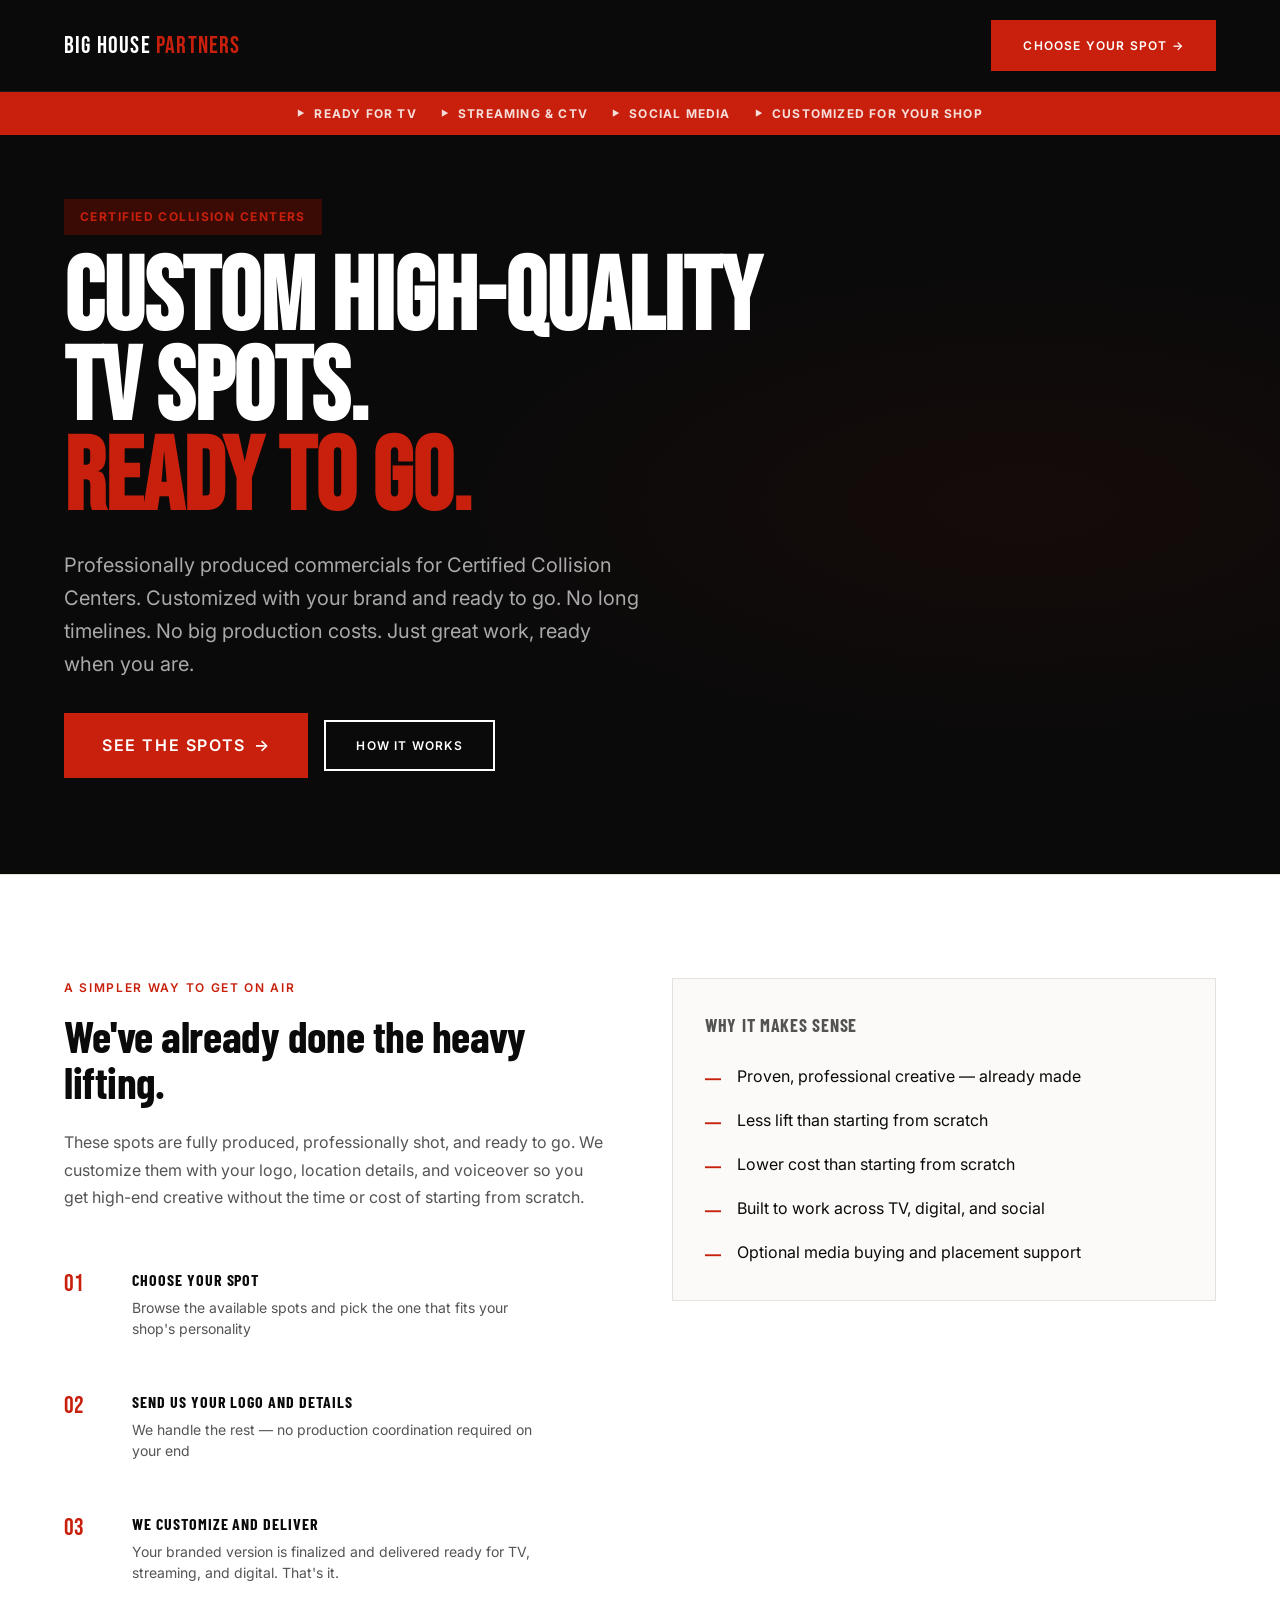
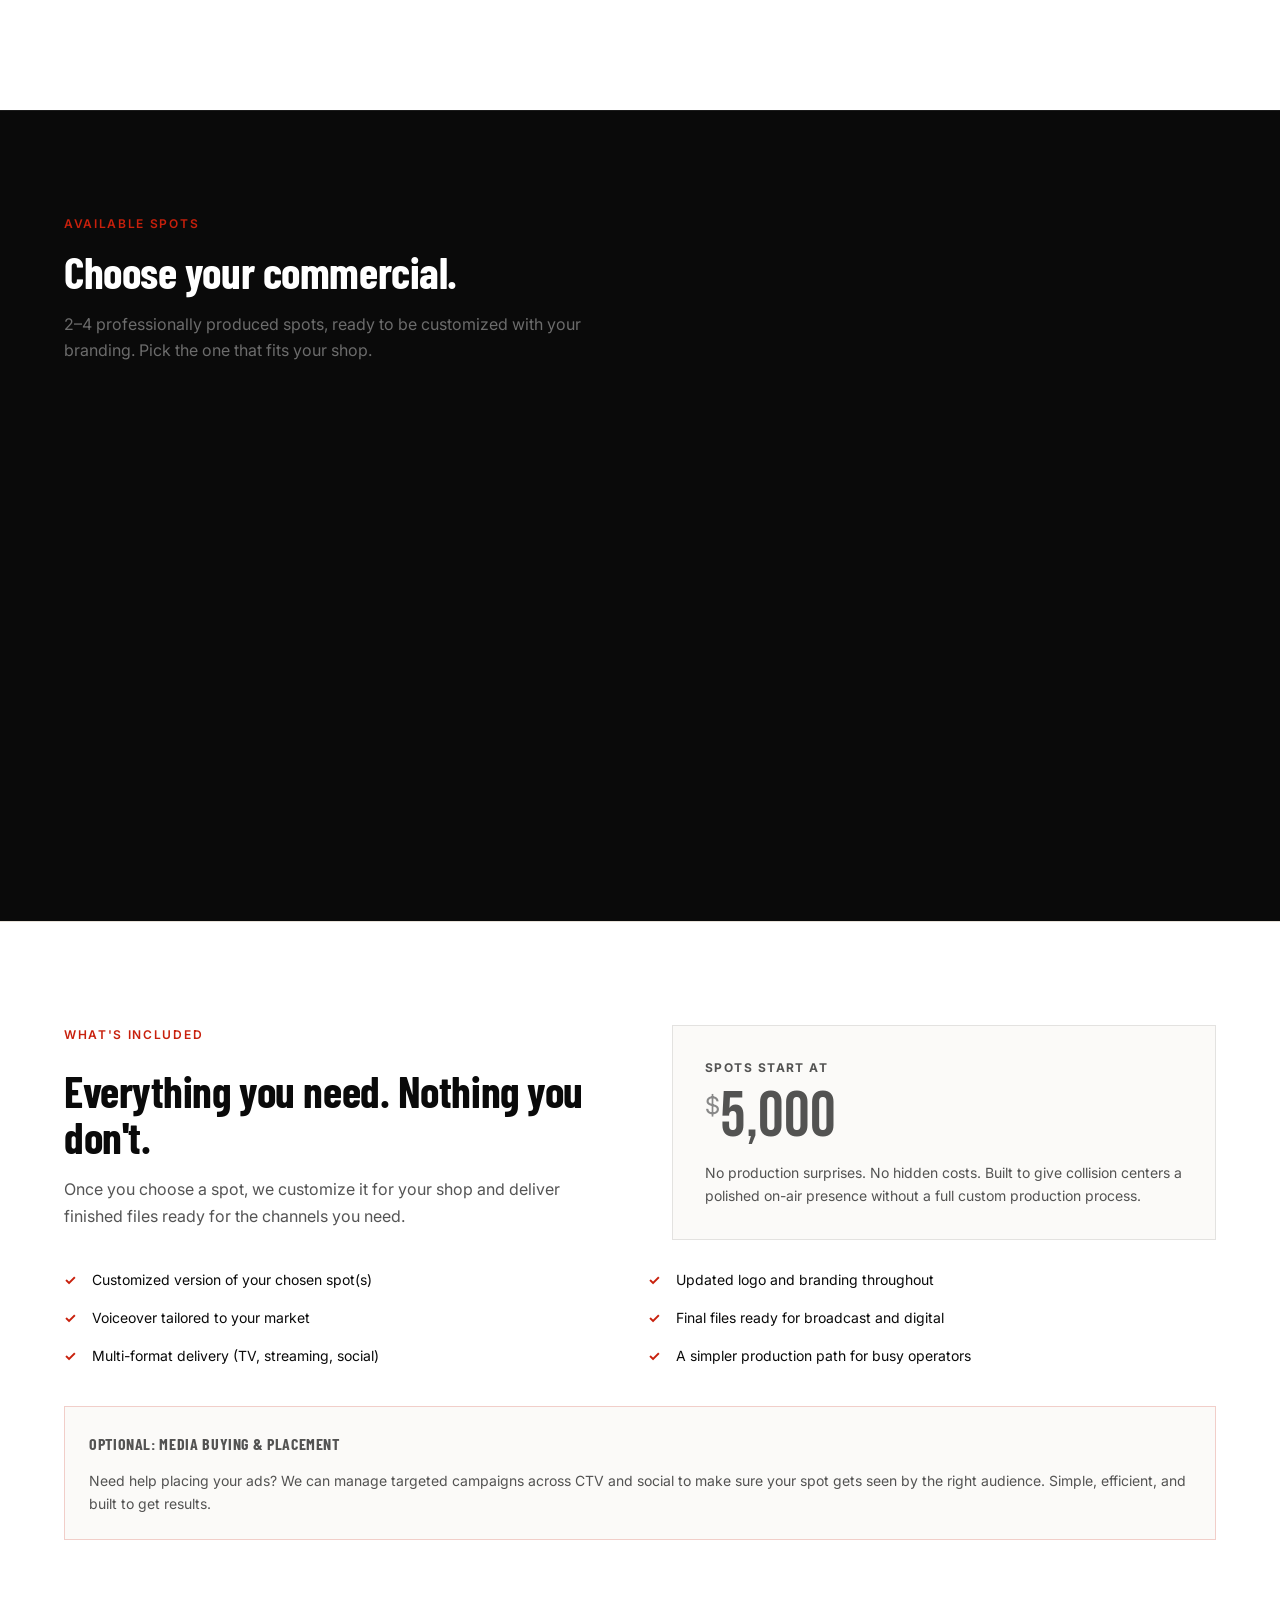
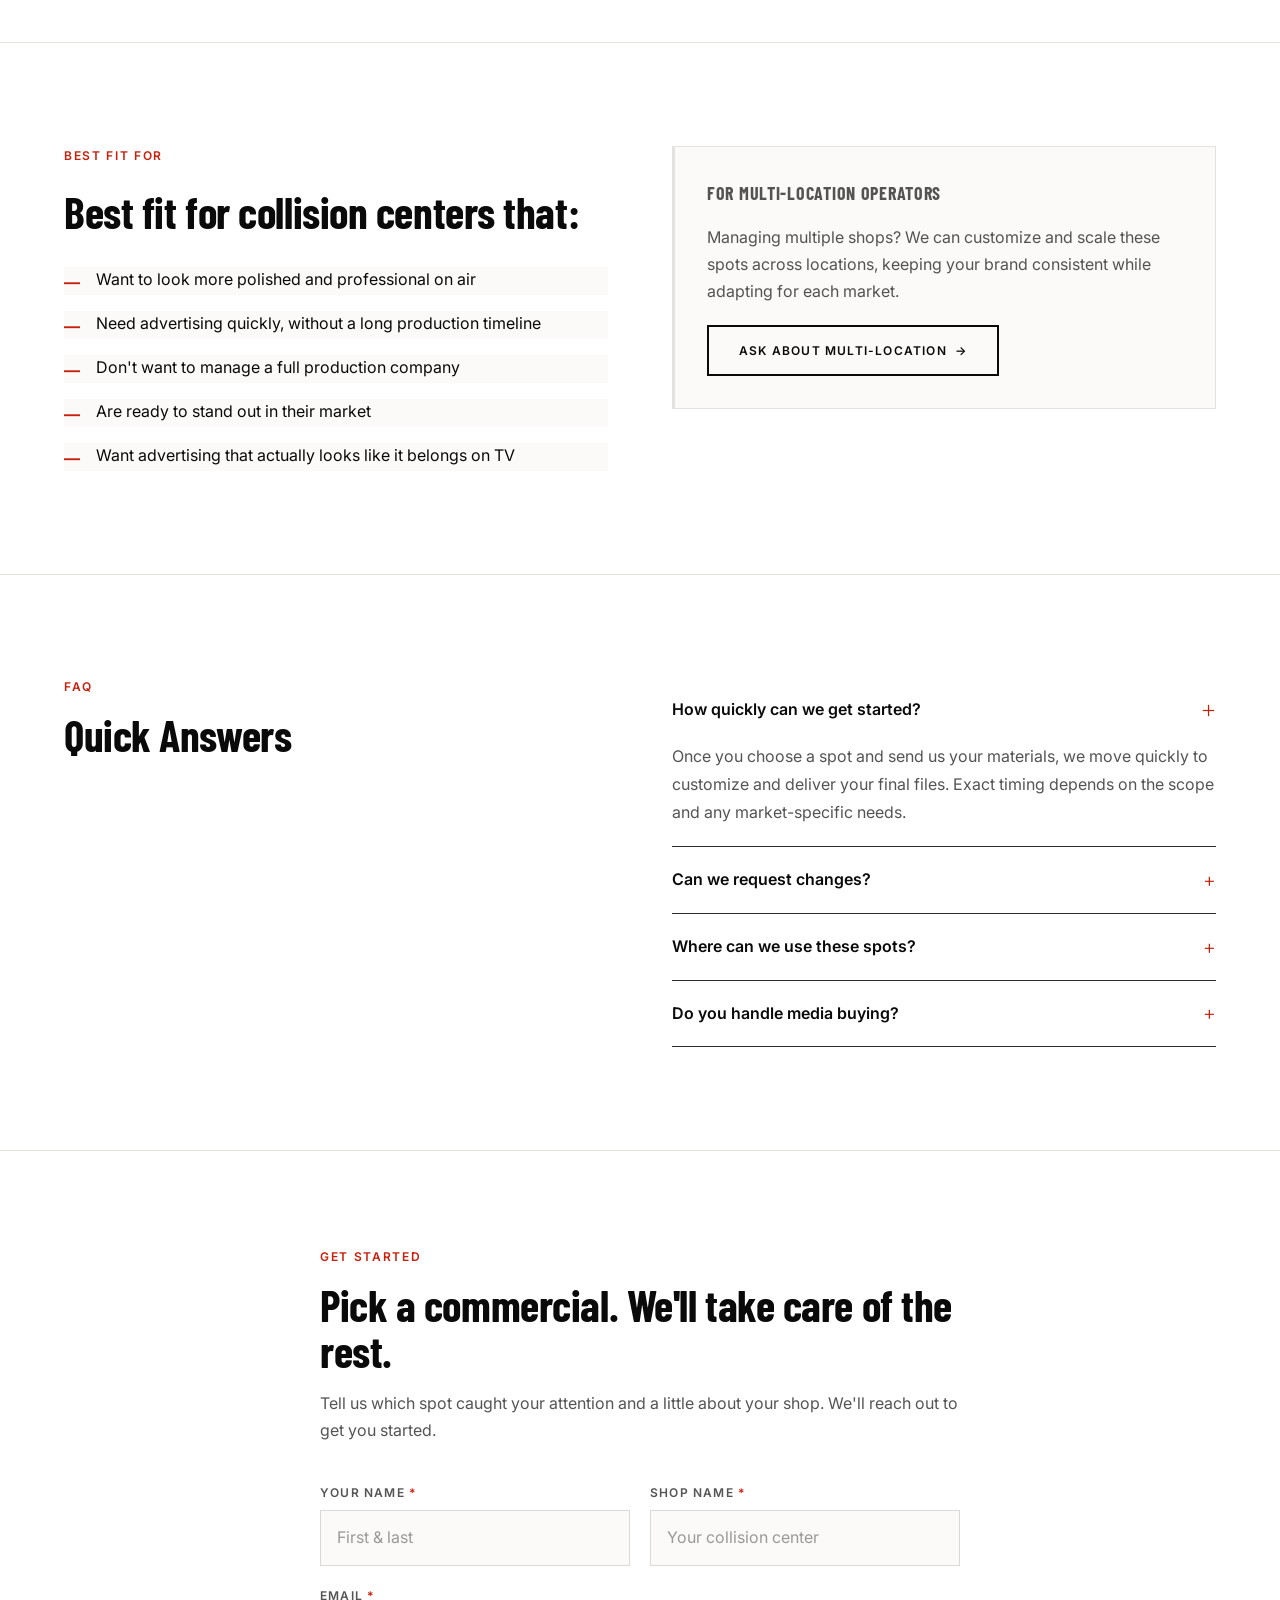
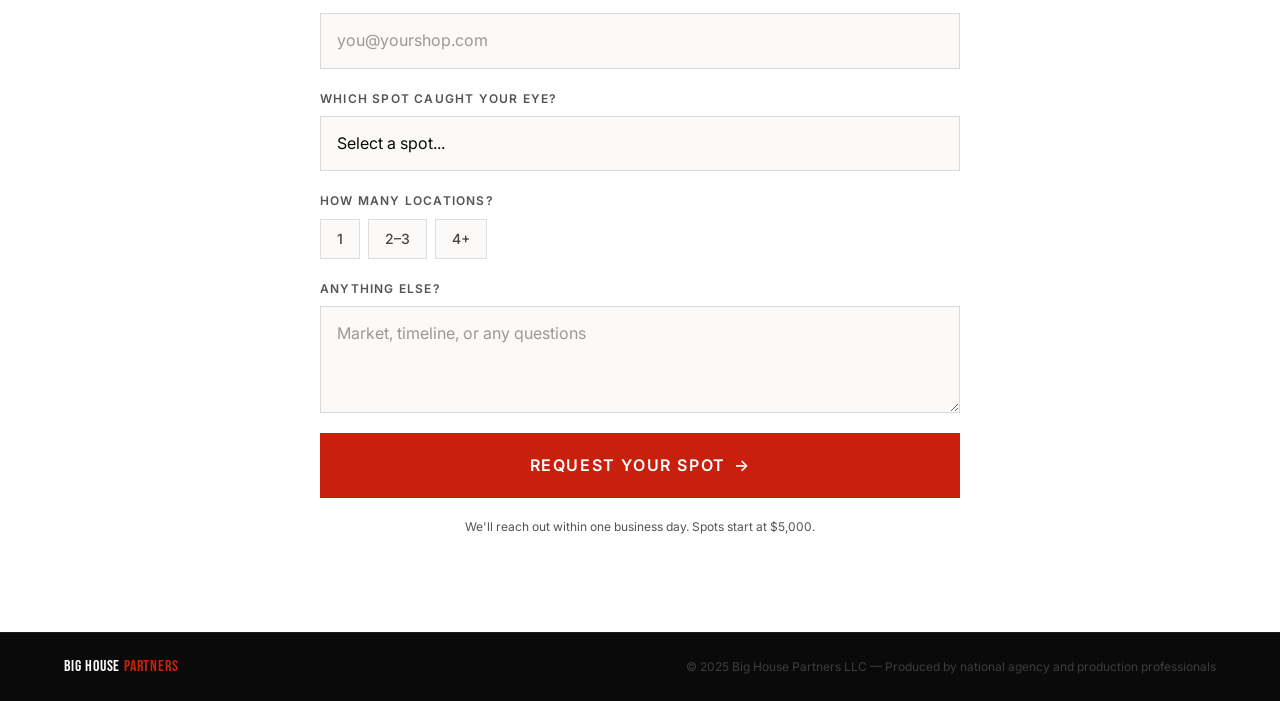
==== commit 40c817a3: "Add files via upload" ====
--- a/index-standalone.html
+++ b/index-standalone.html
@@ -2321,7 +2321,7 @@
     <p style="font-size:var(--text-base); color:rgba(255,255,255,0.4); margin-bottom:var(--sp-10); max-width:520px; line-height:1.65;">2–4 professionally produced spots, ready to be customized with your branding. Pick the one that fits your shop.</p>
 
     <div class="spots-grid">
-      <button class="spot-card spot-card--video fade-up" type="button" data-video-src="https://player.vimeo.com/video/796466890?title=0&amp;byline=0&amp;portrait=0&amp;badge=0&amp;autopause=0&amp;player_id=0&amp;app_id=58479" data-video-title="Factory Certified" aria-label="Open Factory Certified spot in larger player">
+      <div class="spot-card spot-card--video fade-up" role="button" tabindex="0" data-video-src="https://player.vimeo.com/video/796466890?title=0&amp;byline=0&amp;portrait=0&amp;badge=0&amp;autopause=0&amp;player_id=0&amp;app_id=58479" data-video-title="Factory Certified" aria-label="Open Factory Certified spot in larger player">
         <div class="spot-card__thumb">
           <iframe src="https://player.vimeo.com/video/796466890?title=0&amp;byline=0&amp;portrait=0&amp;badge=0&amp;autopause=0&amp;player_id=0&amp;app_id=58479" title="Factory Certified preview" tabindex="-1" aria-hidden="true"></iframe>
           <span class="spot-card__play-overlay" aria-hidden="true">
@@ -2336,8 +2336,8 @@
           <p class="spot-card__desc">A polished, trust-forward collision-center spot built to reinforce certified expertise and professional quality.</p>
           <span class="btn btn--primary btn-arrow" style="width:100%; justify-content:center; font-size:var(--text-xs); display:inline-flex;">Preview Spot</span>
         </div>
-      </button>
-      <button class="spot-card spot-card--video fade-up" type="button" data-video-src="https://player.vimeo.com/video/796466867?badge=0&amp;autopause=0&amp;player_id=0&amp;app_id=58479" data-video-title="To the Beat" aria-label="Open To the Beat spot in larger player">
+      </div>
+      <div class="spot-card spot-card--video fade-up" role="button" tabindex="0" data-video-src="https://player.vimeo.com/video/796466867?badge=0&amp;autopause=0&amp;player_id=0&amp;app_id=58479" data-video-title="To the Beat" aria-label="Open To the Beat spot in larger player">
         <div class="spot-card__thumb">
           <iframe src="https://player.vimeo.com/video/796466867?badge=0&amp;autopause=0&amp;player_id=0&amp;app_id=58479" title="To the Beat preview" tabindex="-1" aria-hidden="true"></iframe>
           <span class="spot-card__play-overlay" aria-hidden="true">
@@ -2352,8 +2352,8 @@
           <p class="spot-card__desc">A rhythmic, high-energy spot designed to make your shop feel active, memorable, and ready for market.</p>
           <span class="btn btn--primary btn-arrow" style="width:100%; justify-content:center; font-size:var(--text-xs); display:inline-flex;">Preview Spot</span>
         </div>
-      </button>
-      <button class="spot-card spot-card--video fade-up" type="button" data-video-src="https://player.vimeo.com/video/1183541504?title=0&amp;byline=0&amp;portrait=0&amp;badge=0&amp;autopause=0&amp;player_id=0&amp;app_id=58479" data-video-title="Bing Bang Bash" aria-label="Open Bing Bang Bash spot in larger player">
+      </div>
+      <div class="spot-card spot-card--video fade-up" role="button" tabindex="0" data-video-src="https://player.vimeo.com/video/1183541504?title=0&amp;byline=0&amp;portrait=0&amp;badge=0&amp;autopause=0&amp;player_id=0&amp;app_id=58479" data-video-title="Bing Bang Bash" aria-label="Open Bing Bang Bash spot in larger player">
         <div class="spot-card__thumb" style="background:linear-gradient(135deg,#2a0a05,#0e0404);">
           <iframe src="https://player.vimeo.com/video/1183541504?title=0&amp;byline=0&amp;portrait=0&amp;badge=0&amp;autopause=0&amp;player_id=0&amp;app_id=58479" title="Bing Bang Bash preview" tabindex="-1" aria-hidden="true"></iframe>
           <span class="spot-card__play-overlay" aria-hidden="true">
@@ -2368,7 +2368,7 @@
           <p class="spot-card__desc">A punchier short-form cut built for quick impact across digital placements, streaming, and social.</p>
           <span class="btn btn--primary btn-arrow" style="width:100%; justify-content:center; font-size:var(--text-xs); display:inline-flex;">Preview Spot</span>
         </div>
-      </button>
+      </div>
     </div>
   </div>
 </section>
@@ -2652,121 +2652,51 @@
         if (btn) {
           btn.textContent = 'Sent — We
 <script>
-  const spotLightbox = document.getElementById('spot-lightbox');
-  const spotLightboxPlayer = document.getElementById('spot-lightbox-player');
-  const spotLightboxTitle = document.getElementById('spot-lightbox-title');
-  const spotCards = document.querySelectorAll('.spot-card--video');
-
-  const closeSpotLightbox = () => {
-    spotLightbox.classList.remove('is-open');
-    spotLightbox.setAttribute('aria-hidden', 'true');
-    spotLightboxPlayer.innerHTML = '';
-    spotCards.forEach((card) => card.classList.remove('is-active'));
-  };
-
-  spotCards.forEach((card) => {
-    card.addEventListener('click', () => {
-      const src = card.dataset.videoSrc;
-      const title = card.dataset.videoTitle || '';
-      if (!src) return;
-
-      spotCards.forEach((item) => item.classList.remove('is-active'));
-      card.classList.add('is-active');
-
-      const autoplaySrc = src + (src.includes('?') ? '&autoplay=1' : '?autoplay=1');
-      spotLightboxPlayer.innerHTML = '<iframe src="' + autoplaySrc + '" allow="autoplay; fullscreen; picture-in-picture; clipboard-write; encrypted-media; web-share" referrerpolicy="strict-origin-when-cross-origin" title="' + title + '"></iframe>';
-      spotLightboxTitle.textContent = title;
-      spotLightbox.classList.add('is-open');
-      spotLightbox.setAttribute('aria-hidden', 'false');
-    });
+const spotLightbox = document.getElementById('spot-lightbox');
+const spotLightboxPlayer = document.getElementById('spot-lightbox-player');
+const spotLightboxTitle = document.getElementById('spot-lightbox-title');
+const spotCards = document.querySelectorAll('.spot-card--video');
+
+const closeSpotLightbox = () => {
+  spotLightbox.classList.remove('is-open');
+  spotLightbox.setAttribute('aria-hidden', 'true');
+  spotLightboxPlayer.innerHTML = '';
+  spotCards.forEach((card) => card.classList.remove('is-active'));
+};
+
+spotCards.forEach((card) => {
+  card.addEventListener('click', () => {
+    const src = card.dataset.videoSrc;
+    const title = card.dataset.videoTitle || '';
+    if (!src) return;
+
+    spotCards.forEach((item) => item.classList.remove('is-active'));
+    card.classList.add('is-active');
+
+    const autoplaySrc = src + (src.includes('?') ? '&autoplay=1' : '?autoplay=1');
+    spotLightboxPlayer.innerHTML = '<iframe src="' + autoplaySrc + '" allow="autoplay; fullscreen; picture-in-picture; clipboard-write; encrypted-media; web-share" referrerpolicy="strict-origin-when-cross-origin" title="' + title + '"></iframe>';
+    spotLightboxTitle.textContent = title;
+    spotLightbox.classList.add('is-open');
+    spotLightbox.setAttribute('aria-hidden', 'false');
   });
-
-  spotLightbox.querySelectorAll('[data-lightbox-close]').forEach((trigger) => {
-    trigger.addEventListener('click', closeSpotLightbox);
+  card.addEventListener('keydown', (event) => {
+    if (event.key === 'Enter' || event.key === ' ') {
+      event.preventDefault();
+      card.click();
+    }
   });
-
-  document.addEventListener('keydown', (event) => {
-    if (event.key === 'Escape' && spotLightbox.classList.contains('is-open')) {
-      closeSpotLightbox();
-    }
-  });
+});
+
+spotLightbox.querySelectorAll('[data-lightbox-close]').forEach((trigger) => {
+  trigger.addEventListener('click', closeSpotLightbox);
+});
+
+document.addEventListener('keydown', (event) => {
+  if (event.key === 'Escape' && spotLightbox.classList.contains('is-open')) {
+    closeSpotLightbox();
+  }
+});
+
 </script>
 </body>
-</html>
-ll be in touch.';
-          btn.disabled = true;
-          btn.style.background = '#2A7A2A';
-          btn.style.borderColor = '#2A7A2A';
-        }
-      }
-    });
-  });
-
-  /* ── SMOOTH SCROLL for anchor links ── */
-  document.querySelectorAll('a[href^="#"]').forEach(anchor => {
-    anchor.addEventListener('click', e => {
-      const target = document.querySelector(anchor.getAttribute('href'));
-      if (target) {
-        e.preventDefault();
-        const offset = 80;
-        const top = target.getBoundingClientRect().top + window.scrollY - offset;
-        window.scrollTo({ top, behavior: 'smooth' });
-      }
-    });
-  });
-
-  /* ── PROTOTYPE NAV: current page highlight ── */
-  const currentPath = window.location.pathname.split('/').pop();
-  document.querySelectorAll('.nav-links a, .nav-mobile-menu a').forEach(link => {
-    const href = link.getAttribute('href');
-    if (href === currentPath || (currentPath === '' && href === 'homepage.html')) {
-      link.style.color = 'var(--white)';
-      link.style.borderBottom = '1px solid var(--red)';
-    }
-  });
-
-})();
-
-</script>
-<script>
-  const spotLightbox = document.getElementById('spot-lightbox');
-  const spotLightboxPlayer = document.getElementById('spot-lightbox-player');
-  const spotLightboxTitle = document.getElementById('spot-lightbox-title');
-  const spotCards = document.querySelectorAll('.spot-card--video');
-
-  const closeSpotLightbox = () => {
-    spotLightbox.classList.remove('is-open');
-    spotLightbox.setAttribute('aria-hidden', 'true');
-    spotLightboxPlayer.innerHTML = '';
-    spotCards.forEach((card) => card.classList.remove('is-active'));
-  };
-
-  spotCards.forEach((card) => {
-    card.addEventListener('click', () => {
-      const src = card.dataset.videoSrc;
-      const title = card.dataset.videoTitle || '';
-      if (!src) return;
-
-      spotCards.forEach((item) => item.classList.remove('is-active'));
-      card.classList.add('is-active');
-
-      const autoplaySrc = src + (src.includes('?') ? '&autoplay=1' : '?autoplay=1');
-      spotLightboxPlayer.innerHTML = '<iframe src="' + autoplaySrc + '" allow="autoplay; fullscreen; picture-in-picture; clipboard-write; encrypted-media; web-share" referrerpolicy="strict-origin-when-cross-origin" title="' + title + '"></iframe>';
-      spotLightboxTitle.textContent = title;
-      spotLightbox.classList.add('is-open');
-      spotLightbox.setAttribute('aria-hidden', 'false');
-    });
-  });
-
-  spotLightbox.querySelectorAll('[data-lightbox-close]').forEach((trigger) => {
-    trigger.addEventListener('click', closeSpotLightbox);
-  });
-
-  document.addEventListener('keydown', (event) => {
-    if (event.key === 'Escape' && spotLightbox.classList.contains('is-open')) {
-      closeSpotLightbox();
-    }
-  });
-</script>
-</body>
-</html>
+</html>
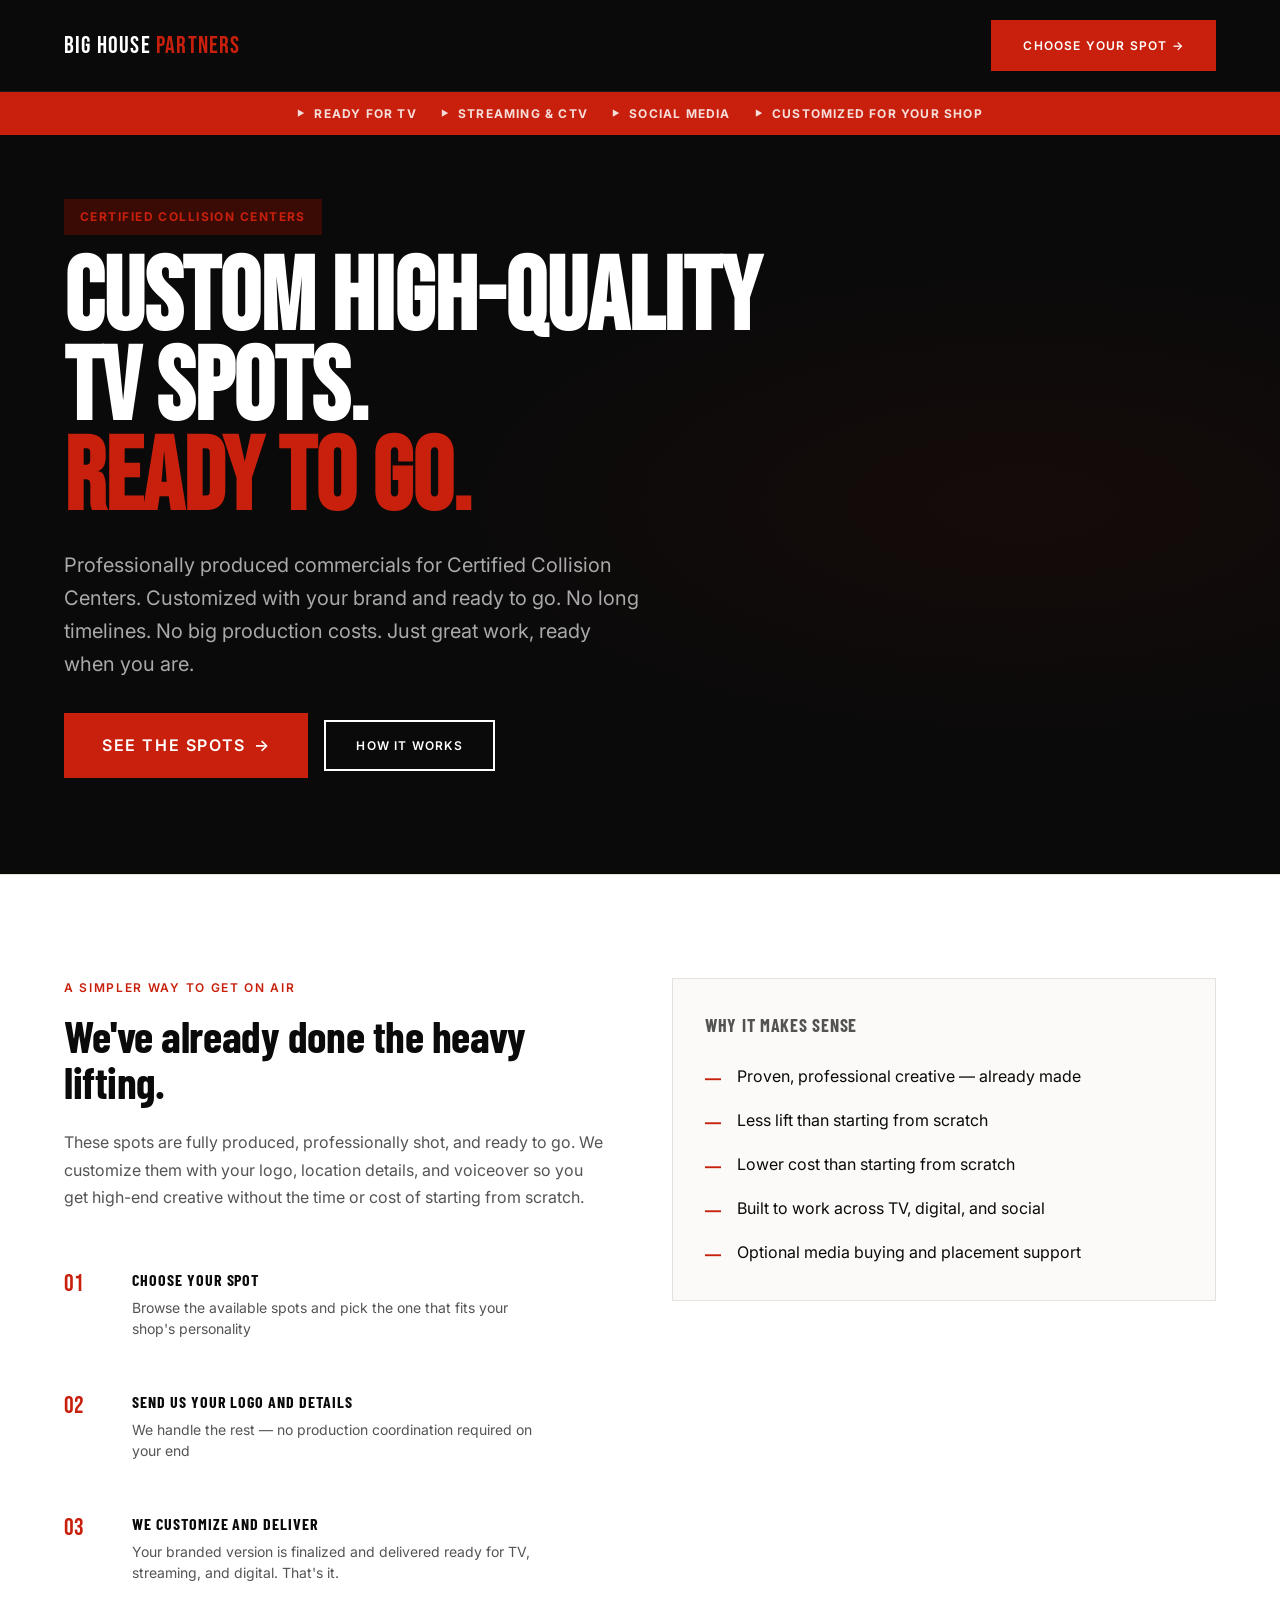
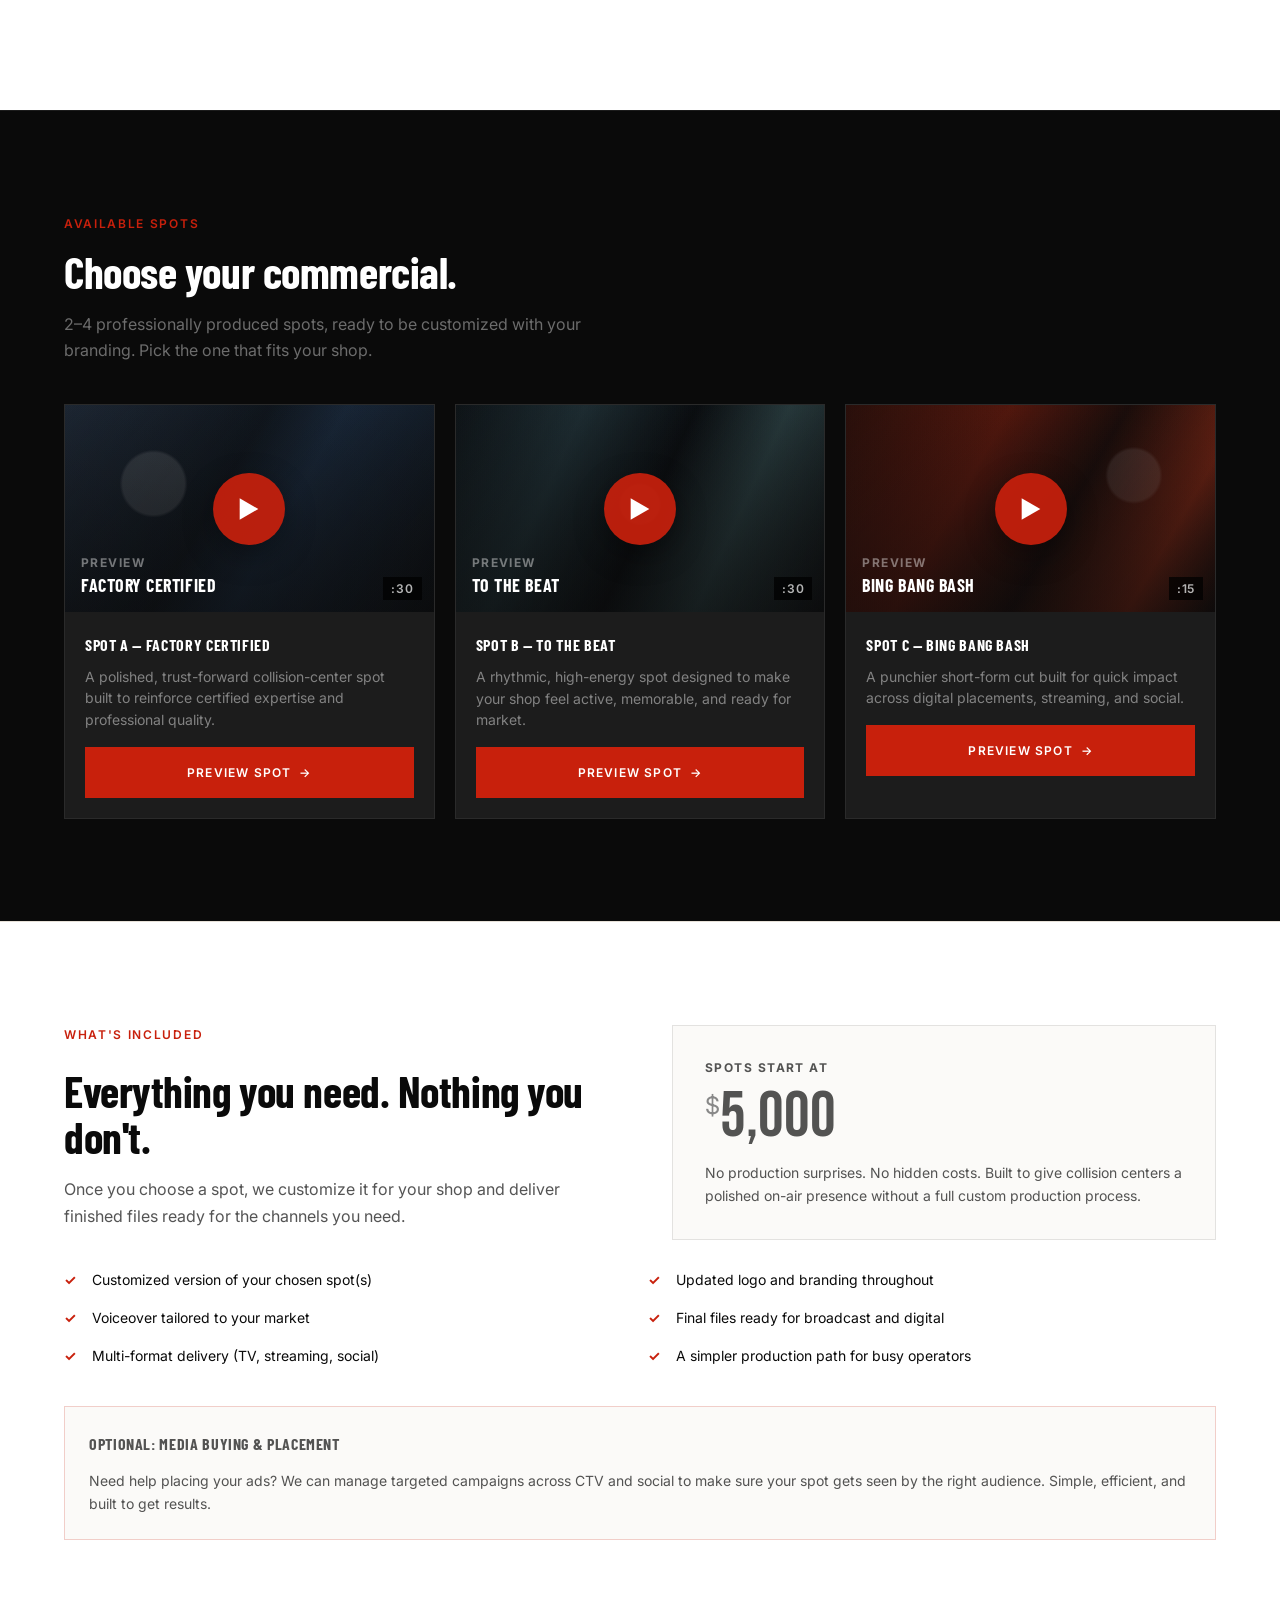
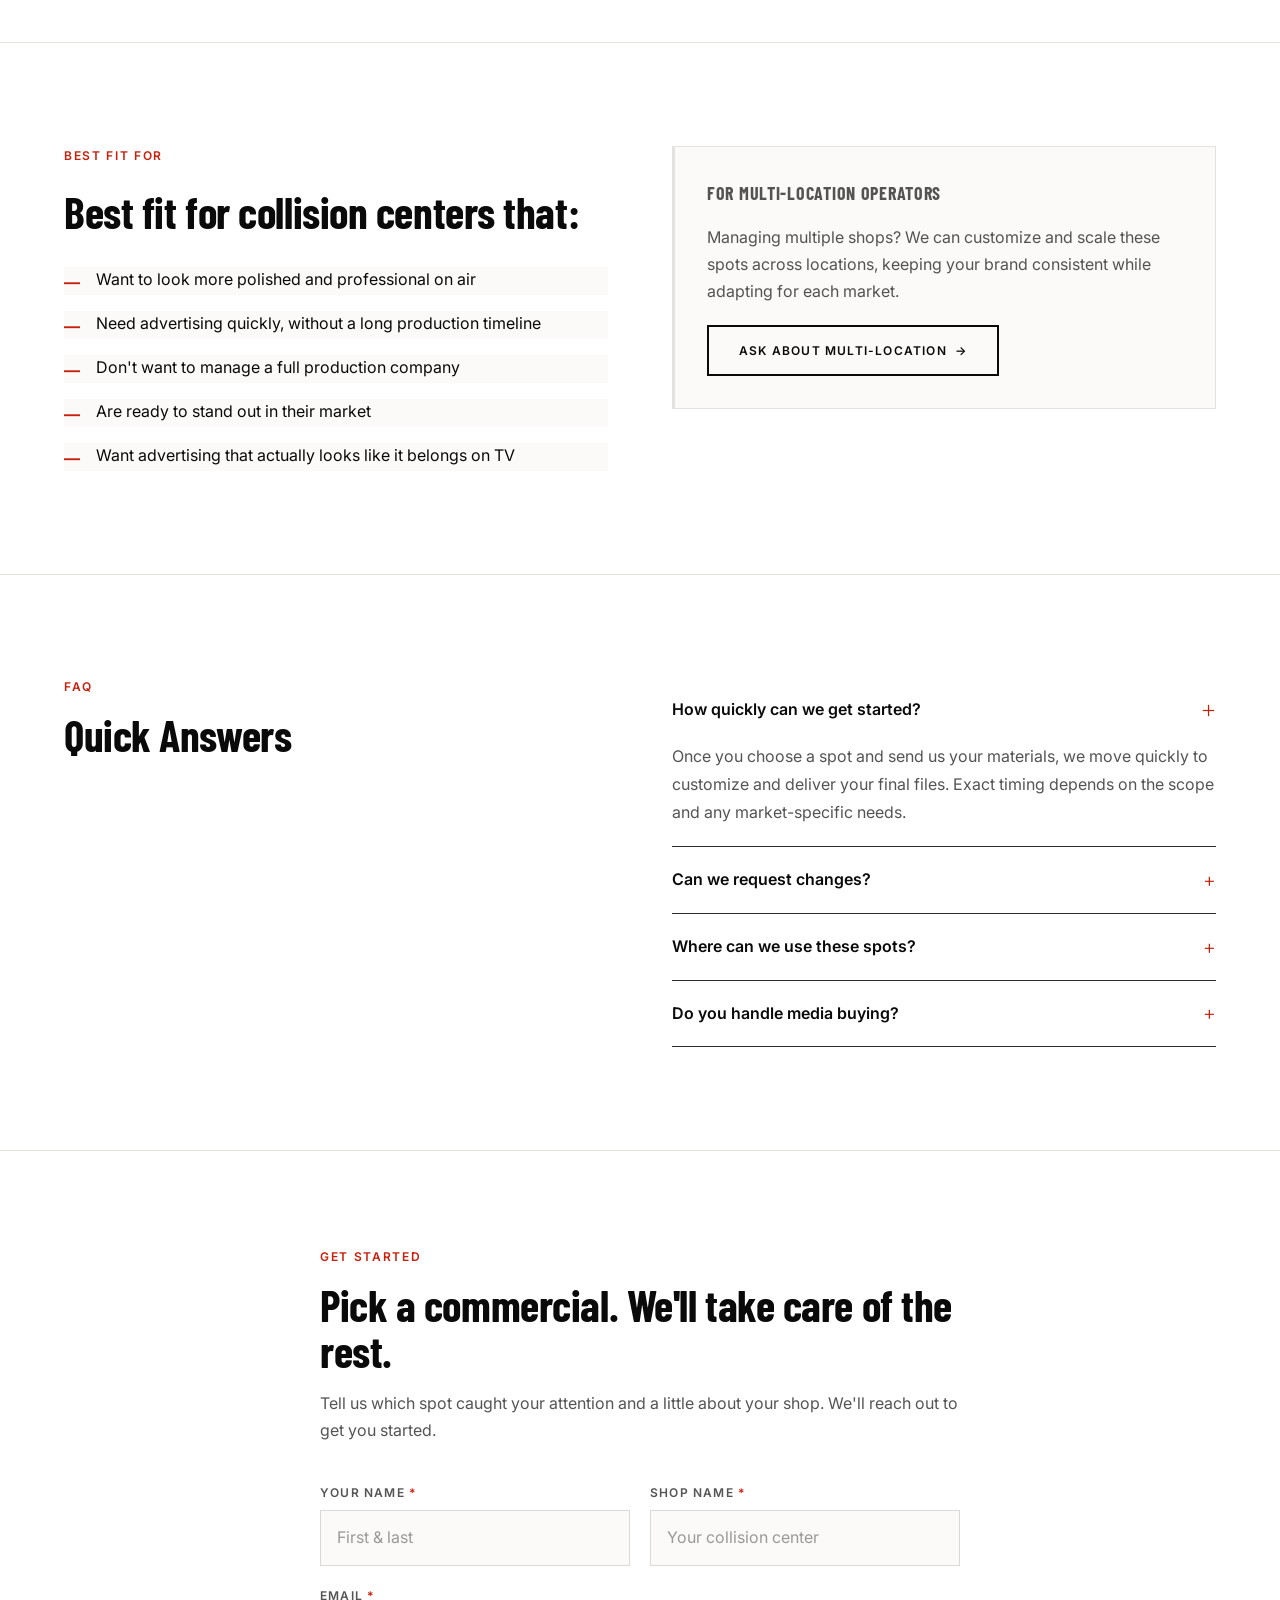
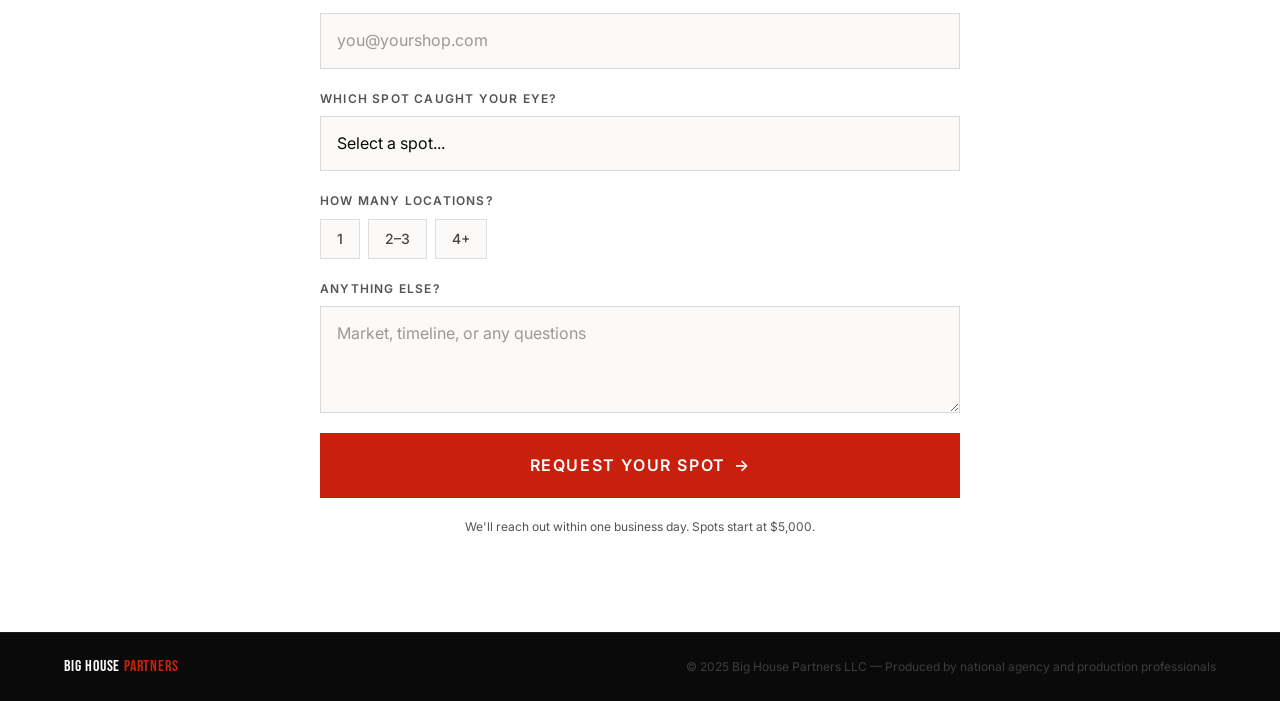
==== commit 46fd78f6: "Add files via upload" ====
--- a/index-standalone.html
+++ b/index-standalone.html
@@ -1957,6 +1957,56 @@
       justify-content: center;
       overflow: hidden;
     }
+    .spot-card__thumb::after {
+      content: '';
+      position: absolute;
+      inset: 0;
+      background: linear-gradient(180deg, rgba(10,10,10,0.08) 0%, rgba(10,10,10,0.46) 100%);
+      z-index: 1;
+    }
+    .spot-card__thumb--factory {
+      background:
+        linear-gradient(135deg, rgba(16,24,34,0.25), rgba(10,10,10,0.1)),
+        radial-gradient(circle at 24% 38%, rgba(255,255,255,0.18) 0 10%, transparent 11%),
+        linear-gradient(120deg, #253141 0%, #111820 42%, #1d2f45 58%, #0d1014 100%);
+    }
+    .spot-card__thumb--beat {
+      background:
+        linear-gradient(135deg, rgba(16,24,34,0.18), rgba(10,10,10,0.16)),
+        radial-gradient(circle at 50% 48%, rgba(255,255,255,0.18) 0 9%, transparent 10%),
+        linear-gradient(115deg, #0f1518 0%, #24383e 28%, #0a0d10 52%, #31494c 72%, #0f1114 100%);
+    }
+    .spot-card__thumb--bash {
+      background:
+        linear-gradient(135deg, rgba(58,12,5,0.26), rgba(10,10,10,0.14)),
+        radial-gradient(circle at 78% 34%, rgba(255,255,255,0.14) 0 8%, transparent 9%),
+        linear-gradient(120deg, #2b120d 0%, #6b1d11 34%, #1a0e0c 58%, #8d2b17 82%, #140c0b 100%);
+    }
+    .spot-card__thumb-label {
+      position: absolute;
+      left: var(--sp-4);
+      bottom: var(--sp-4);
+      z-index: 3;
+      display: flex;
+      flex-direction: column;
+      gap: var(--sp-1);
+    }
+    .spot-card__thumb-eyebrow {
+      font-size: var(--text-xs);
+      font-weight: 700;
+      letter-spacing: 0.12em;
+      text-transform: uppercase;
+      color: rgba(255,255,255,0.42);
+    }
+    .spot-card__thumb-title {
+      font-family: var(--font-ui);
+      font-size: var(--text-lg);
+      font-weight: 700;
+      letter-spacing: 0.03em;
+      text-transform: uppercase;
+      color: var(--white);
+      line-height: 1.1;
+    }
     .spot-card--video {
       cursor: pointer;
       transition: border-color var(--t-fast), transform var(--t-base), box-shadow var(--t-base);
@@ -1967,18 +2017,9 @@
       border-color: rgba(200,32,12,0.45);
       box-shadow: 0 18px 40px rgba(0,0,0,0.28);
     }
-    .spot-card--video .spot-card__thumb iframe {
-      position: absolute;
-      inset: 0;
-      width: 100%;
-      height: 100%;
-      border: 0;
-      pointer-events: none;
-      transition: transform var(--t-base);
-    }
-    .spot-card--video:hover .spot-card__thumb iframe,
-    .spot-card--video:focus-within .spot-card__thumb iframe,
-    .spot-card--video.is-active .spot-card__thumb iframe {
+    .spot-card--video:hover .spot-card__thumb,
+    .spot-card--video:focus-within .spot-card__thumb,
+    .spot-card--video.is-active .spot-card__thumb {
       transform: scale(1.02);
     }
     .spot-card__play {
@@ -2321,13 +2362,16 @@
     <p style="font-size:var(--text-base); color:rgba(255,255,255,0.4); margin-bottom:var(--sp-10); max-width:520px; line-height:1.65;">2–4 professionally produced spots, ready to be customized with your branding. Pick the one that fits your shop.</p>
 
     <div class="spots-grid">
-      <div class="spot-card spot-card--video fade-up" role="button" tabindex="0" data-video-src="https://player.vimeo.com/video/796466890?title=0&amp;byline=0&amp;portrait=0&amp;badge=0&amp;autopause=0&amp;player_id=0&amp;app_id=58479" data-video-title="Factory Certified" aria-label="Open Factory Certified spot in larger player">
-        <div class="spot-card__thumb">
-          <iframe src="https://player.vimeo.com/video/796466890?title=0&amp;byline=0&amp;portrait=0&amp;badge=0&amp;autopause=0&amp;player_id=0&amp;app_id=58479" title="Factory Certified preview" tabindex="-1" aria-hidden="true"></iframe>
+      <div class="spot-card spot-card--video" role="button" tabindex="0" data-video-src="https://player.vimeo.com/video/796466890?title=0&amp;byline=0&amp;portrait=0&amp;badge=0&amp;autopause=0&amp;player_id=0&amp;app_id=58479" data-video-title="Factory Certified" aria-label="Open Factory Certified spot in larger player">
+        <div class="spot-card__thumb spot-card__thumb--factory">
           <span class="spot-card__play-overlay" aria-hidden="true">
             <span class="spot-card__play-button" aria-hidden="true">
               <svg width="22" height="24" viewBox="0 0 16 18" fill="none"><path d="M1 1L15 9L1 17V1Z" fill="white"/></svg>
             </span>
+          </span>
+          <span class="spot-card__thumb-label" aria-hidden="true">
+            <span class="spot-card__thumb-eyebrow">Preview</span>
+            <span class="spot-card__thumb-title">Factory Certified</span>
           </span>
           <span class="spot-card__duration">:30</span>
         </div>
@@ -2337,13 +2381,16 @@
           <span class="btn btn--primary btn-arrow" style="width:100%; justify-content:center; font-size:var(--text-xs); display:inline-flex;">Preview Spot</span>
         </div>
       </div>
-      <div class="spot-card spot-card--video fade-up" role="button" tabindex="0" data-video-src="https://player.vimeo.com/video/796466867?badge=0&amp;autopause=0&amp;player_id=0&amp;app_id=58479" data-video-title="To the Beat" aria-label="Open To the Beat spot in larger player">
-        <div class="spot-card__thumb">
-          <iframe src="https://player.vimeo.com/video/796466867?badge=0&amp;autopause=0&amp;player_id=0&amp;app_id=58479" title="To the Beat preview" tabindex="-1" aria-hidden="true"></iframe>
+      <div class="spot-card spot-card--video" role="button" tabindex="0" data-video-src="https://player.vimeo.com/video/796466867?badge=0&amp;autopause=0&amp;player_id=0&amp;app_id=58479" data-video-title="To the Beat" aria-label="Open To the Beat spot in larger player">
+        <div class="spot-card__thumb spot-card__thumb--beat">
           <span class="spot-card__play-overlay" aria-hidden="true">
             <span class="spot-card__play-button" aria-hidden="true">
               <svg width="22" height="24" viewBox="0 0 16 18" fill="none"><path d="M1 1L15 9L1 17V1Z" fill="white"/></svg>
             </span>
+          </span>
+          <span class="spot-card__thumb-label" aria-hidden="true">
+            <span class="spot-card__thumb-eyebrow">Preview</span>
+            <span class="spot-card__thumb-title">To the Beat</span>
           </span>
           <span class="spot-card__duration">:30</span>
         </div>
@@ -2353,13 +2400,16 @@
           <span class="btn btn--primary btn-arrow" style="width:100%; justify-content:center; font-size:var(--text-xs); display:inline-flex;">Preview Spot</span>
         </div>
       </div>
-      <div class="spot-card spot-card--video fade-up" role="button" tabindex="0" data-video-src="https://player.vimeo.com/video/1183541504?title=0&amp;byline=0&amp;portrait=0&amp;badge=0&amp;autopause=0&amp;player_id=0&amp;app_id=58479" data-video-title="Bing Bang Bash" aria-label="Open Bing Bang Bash spot in larger player">
-        <div class="spot-card__thumb" style="background:linear-gradient(135deg,#2a0a05,#0e0404);">
-          <iframe src="https://player.vimeo.com/video/1183541504?title=0&amp;byline=0&amp;portrait=0&amp;badge=0&amp;autopause=0&amp;player_id=0&amp;app_id=58479" title="Bing Bang Bash preview" tabindex="-1" aria-hidden="true"></iframe>
+      <div class="spot-card spot-card--video" role="button" tabindex="0" data-video-src="https://player.vimeo.com/video/1183541504?title=0&amp;byline=0&amp;portrait=0&amp;badge=0&amp;autopause=0&amp;player_id=0&amp;app_id=58479" data-video-title="Bing Bang Bash" aria-label="Open Bing Bang Bash spot in larger player">
+        <div class="spot-card__thumb spot-card__thumb--bash">
           <span class="spot-card__play-overlay" aria-hidden="true">
             <span class="spot-card__play-button" aria-hidden="true">
               <svg width="22" height="24" viewBox="0 0 16 18" fill="none"><path d="M1 1L15 9L1 17V1Z" fill="white"/></svg>
             </span>
+          </span>
+          <span class="spot-card__thumb-label" aria-hidden="true">
+            <span class="spot-card__thumb-eyebrow">Preview</span>
+            <span class="spot-card__thumb-title">Bing Bang Bash</span>
           </span>
           <span class="spot-card__duration">:15</span>
         </div>
@@ -2699,4 +2749,4 @@
 
 </script>
 </body>
-</html>+</html>
